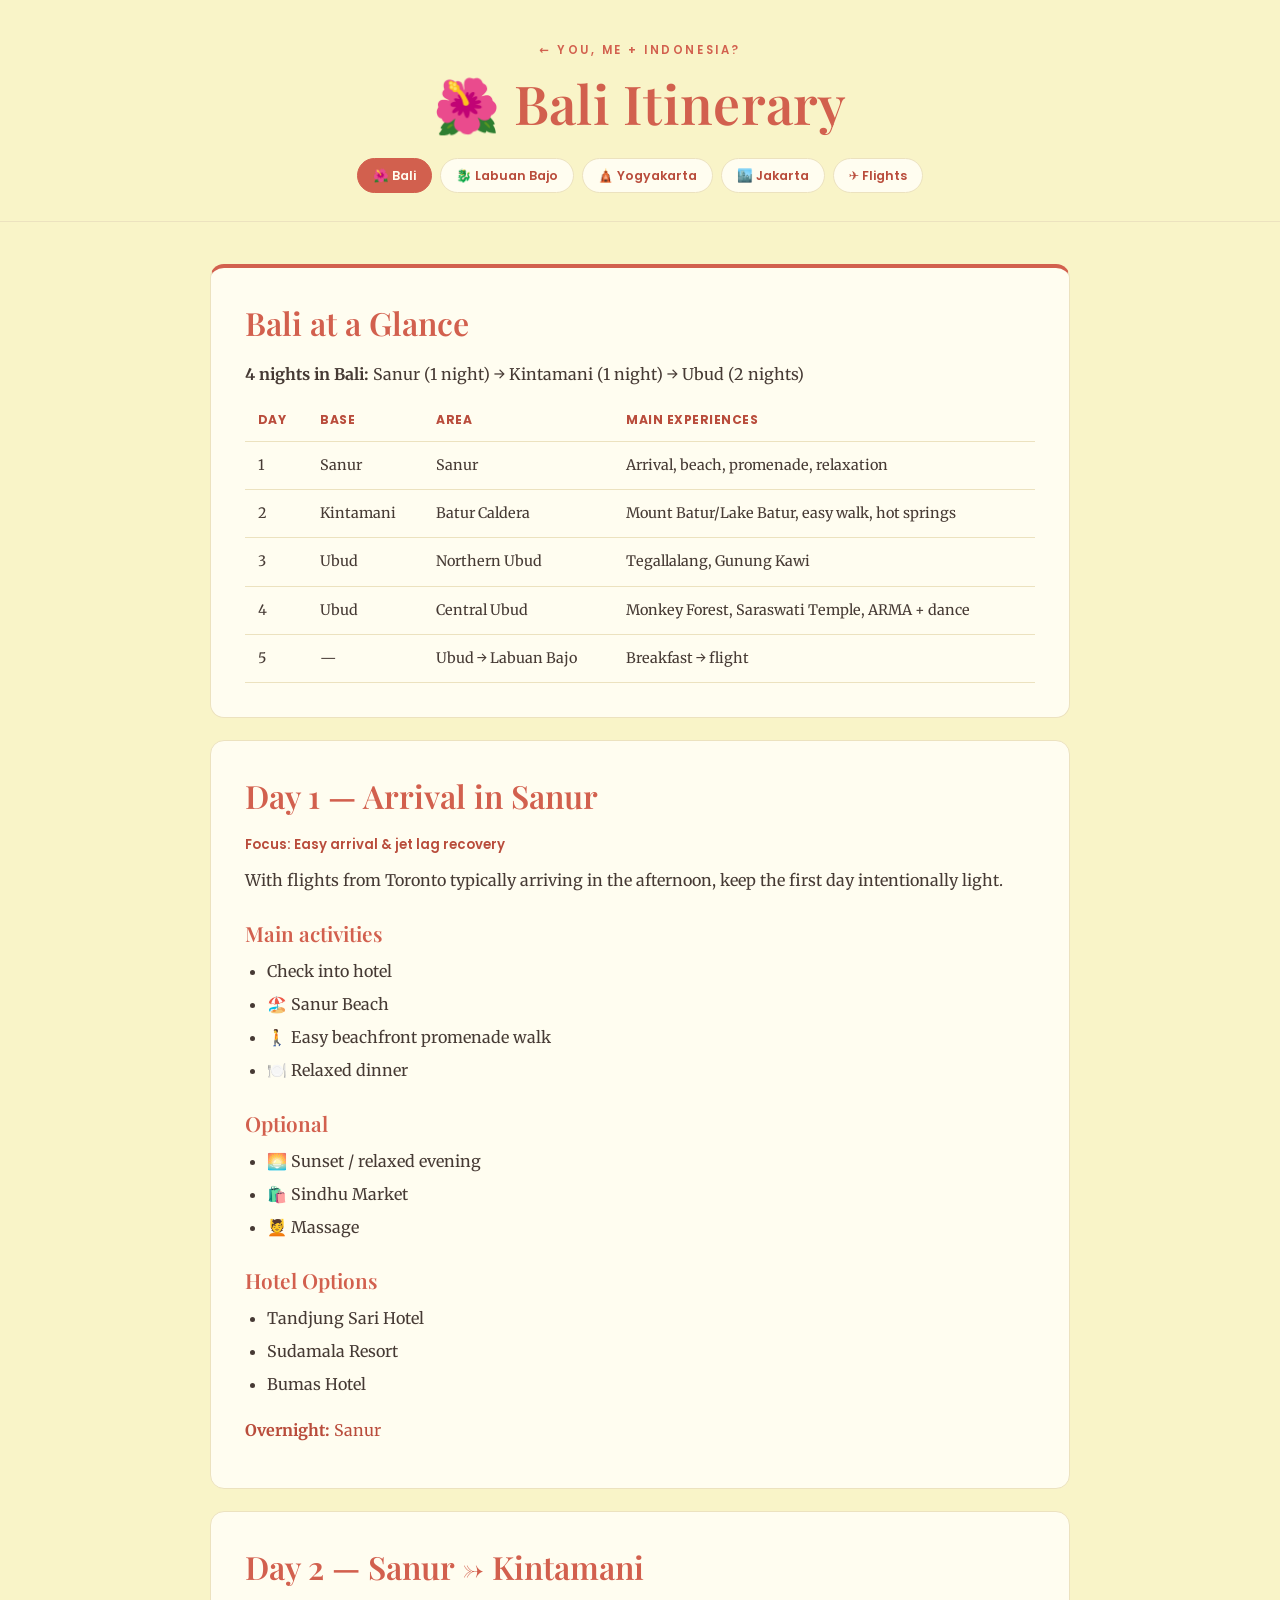
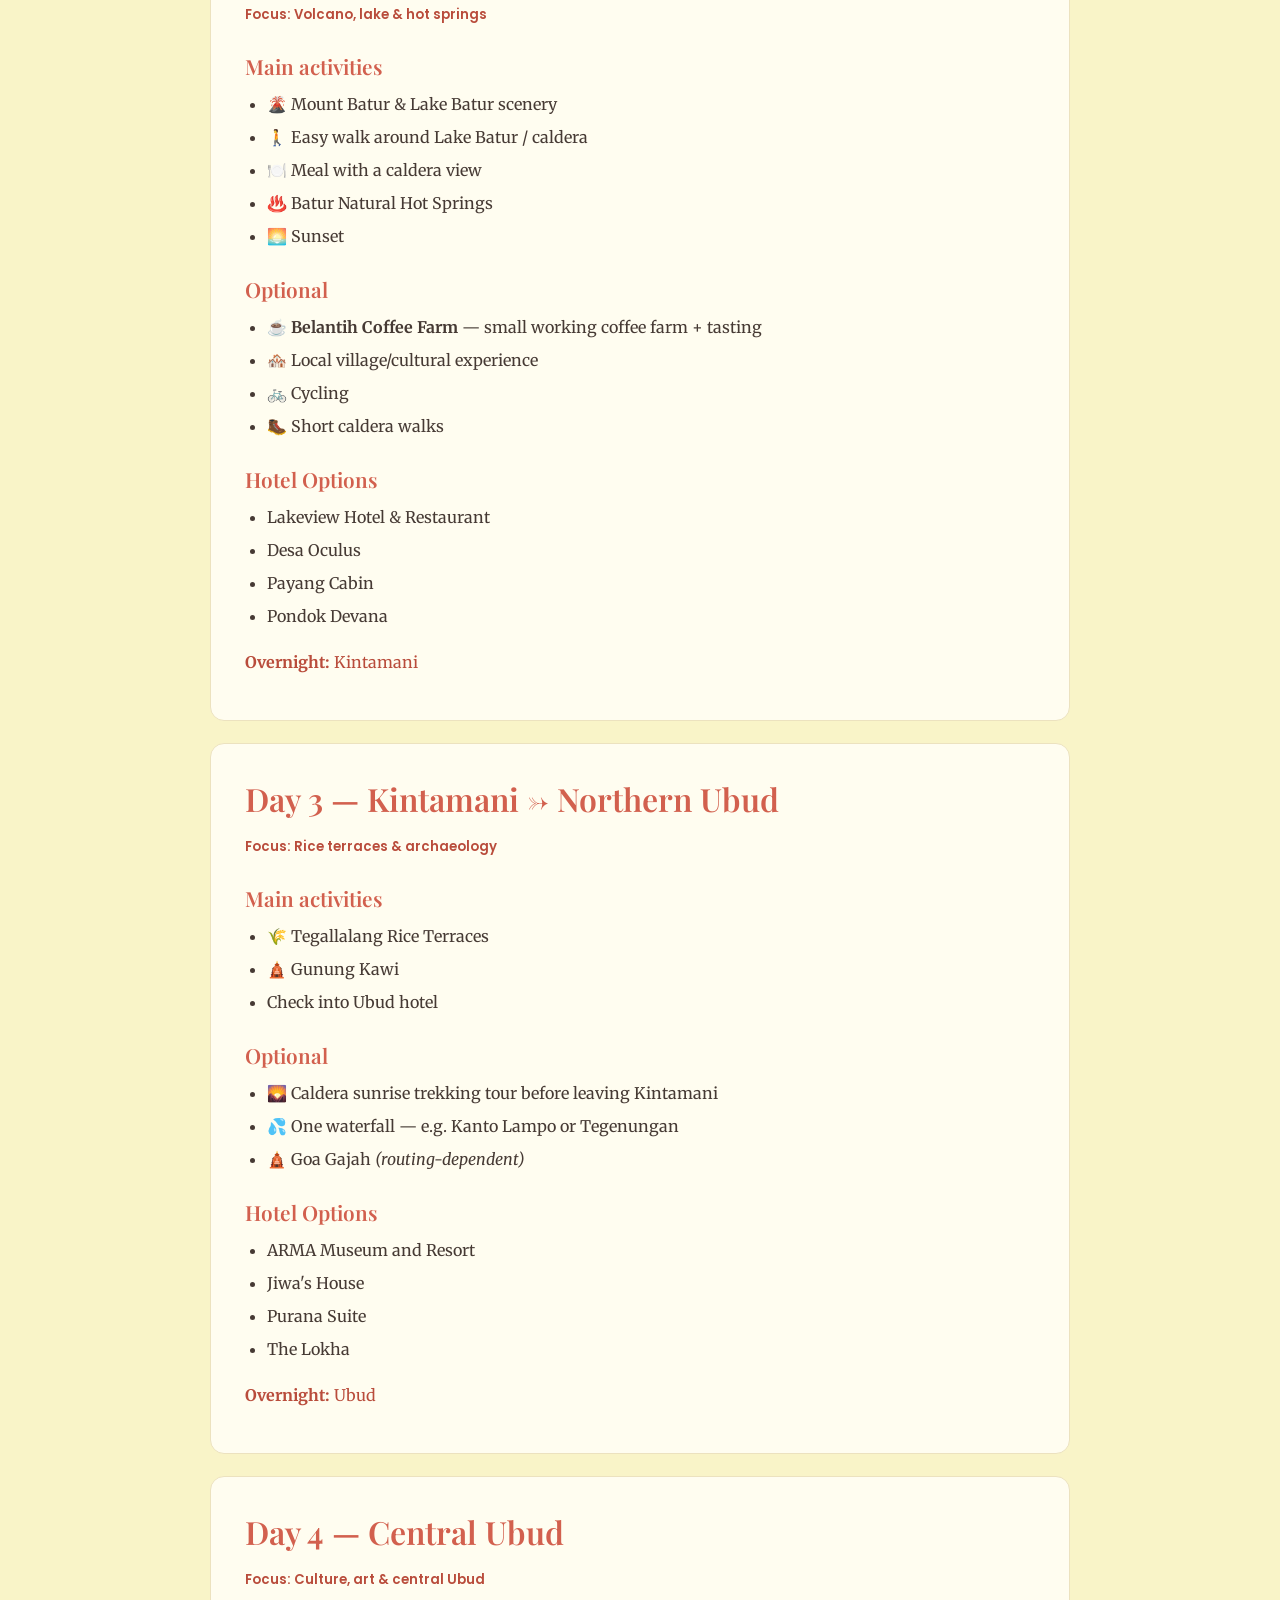
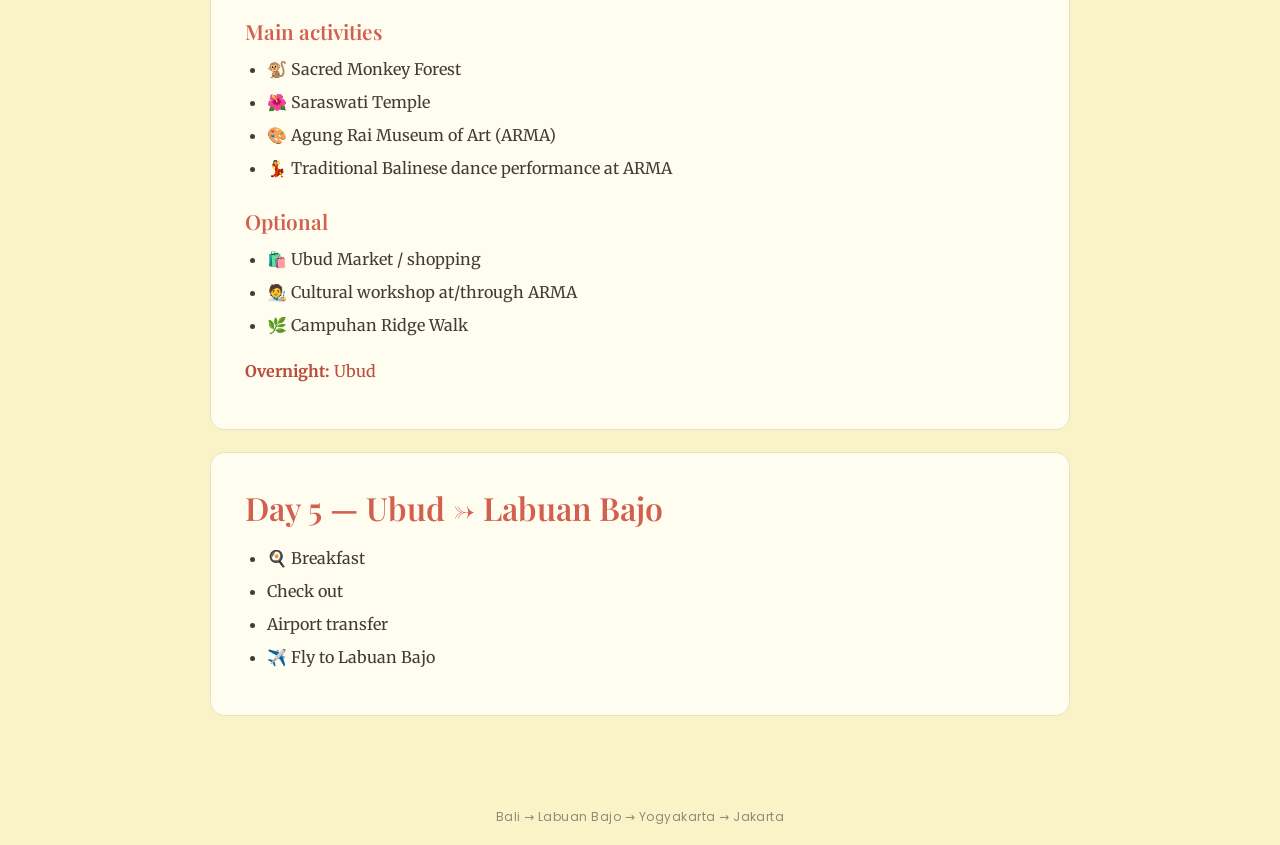
==== bali.html @ f40e435e "Add flight logistics page Co-authored-by: Copilot <223556219+Copilot@users.noreply.github.com>  Copi" ====
<!DOCTYPE html>
<html lang="en">
<head>
  <meta charset="UTF-8" />
  <meta name="viewport" content="width=device-width, initial-scale=1.0" />
  <title>Bali Itinerary · You, me + Indonesia?</title>
  <link rel="preconnect" href="https://fonts.googleapis.com" />
  <link rel="preconnect" href="https://fonts.gstatic.com" crossorigin />
  <link href="https://fonts.googleapis.com/css2?family=Merriweather:wght@400;700&family=Playfair+Display:wght@500;600;700&family=Poppins:wght@500;600;700&display=swap" rel="stylesheet" />
  <link rel="stylesheet" href="itinerary.css" />
</head>
<body>
  <header class="site-header">
    <a class="home-link" href="index.html">← You, me + Indonesia?</a>
    <h1>🌺 Bali Itinerary</h1>
    <nav class="destination-nav" aria-label="Destination itineraries">
      <a href="bali.html" aria-current="page">🌺 Bali</a>
      <a href="labuan-bajo.html">🐉 Labuan Bajo</a>
      <a href="yogyakarta.html">🛕 Yogyakarta</a>
      <a href="jakarta.html">🏙️ Jakarta</a>
      <a href="flight-logistics.html">✈️ Flights</a>
    </nav>
  </header>

  <main>
    <section class="overview">
      <h2>Bali at a Glance</h2>
      <p><strong>4 nights in Bali:</strong> Sanur (1 night) → Kintamani (1 night) → Ubud (2 nights)</p>
      <div class="table-wrap">
        <table>
          <thead><tr><th>Day</th><th>Base</th><th>Area</th><th>Main Experiences</th></tr></thead>
          <tbody>
            <tr><td>1</td><td>Sanur</td><td>Sanur</td><td>Arrival, beach, promenade, relaxation</td></tr>
            <tr><td>2</td><td>Kintamani</td><td>Batur Caldera</td><td>Mount Batur/Lake Batur, easy walk, hot springs</td></tr>
            <tr><td>3</td><td>Ubud</td><td>Northern Ubud</td><td>Tegallalang, Gunung Kawi</td></tr>
            <tr><td>4</td><td>Ubud</td><td>Central Ubud</td><td>Monkey Forest, Saraswati Temple, ARMA + dance</td></tr>
            <tr><td>5</td><td>—</td><td>Ubud → Labuan Bajo</td><td>Breakfast → flight</td></tr>
          </tbody>
        </table>
      </div>
    </section>

    <section class="day-card">
      <h2>Day 1 — Arrival in Sanur</h2>
      <p class="focus">Focus: Easy arrival &amp; jet lag recovery</p>
      <p>With flights from Toronto typically arriving in the afternoon, keep the first day intentionally light.</p>
      <h3>Main activities</h3>
      <ul>
        <li>Check into hotel</li>
        <li>🏖️ Sanur Beach</li>
        <li>🚶 Easy beachfront promenade walk</li>
        <li>🍽️ Relaxed dinner</li>
      </ul>
      <h3>Optional</h3>
      <ul>
        <li>🌅 Sunset / relaxed evening</li>
        <li>🛍️ Sindhu Market</li>
        <li>💆 Massage</li>
      </ul>
      <h3>Hotel Options</h3>
      <ul><li>Tandjung Sari Hotel</li><li>Sudamala Resort</li><li>Bumas Hotel</li></ul>
      <p class="overnight"><strong>Overnight:</strong> Sanur</p>
    </section>

    <section class="day-card">
      <h2>Day 2 — Sanur → Kintamani</h2>
      <p class="focus">Focus: Volcano, lake &amp; hot springs</p>
      <h3>Main activities</h3>
      <ul>
        <li>🌋 Mount Batur &amp; Lake Batur scenery</li>
        <li>🚶 Easy walk around Lake Batur / caldera</li>
        <li>🍽️ Meal with a caldera view</li>
        <li>♨️ Batur Natural Hot Springs</li>
        <li>🌅 Sunset</li>
      </ul>
      <h3>Optional</h3>
      <ul>
        <li>☕ <strong>Belantih Coffee Farm</strong> — small working coffee farm + tasting</li>
        <li>🏘️ Local village/cultural experience</li>
        <li>🚲 Cycling</li>
        <li>🥾 Short caldera walks</li>
      </ul>
      <h3>Hotel Options</h3>
      <ul><li>Lakeview Hotel &amp; Restaurant</li><li>Desa Oculus</li><li>Payang Cabin</li><li>Pondok Devana</li></ul>
      <p class="overnight"><strong>Overnight:</strong> Kintamani</p>
    </section>

    <section class="day-card">
      <h2>Day 3 — Kintamani → Northern Ubud</h2>
      <p class="focus">Focus: Rice terraces &amp; archaeology</p>
      <h3>Main activities</h3>
      <ul>
        <li>🌾 Tegallalang Rice Terraces</li>
        <li>🛕 Gunung Kawi</li>
        <li>Check into Ubud hotel</li>
      </ul>
      <h3>Optional</h3>
      <ul>
        <li>🌄 Caldera sunrise trekking tour before leaving Kintamani</li>
        <li>💦 One waterfall — e.g. Kanto Lampo or Tegenungan</li>
        <li>🛕 Goa Gajah <em>(routing-dependent)</em></li>
      </ul>
      <h3>Hotel Options</h3>
      <ul><li>ARMA Museum and Resort</li><li>Jiwa's House</li><li>Purana Suite</li><li>The Lokha</li></ul>
      <p class="overnight"><strong>Overnight:</strong> Ubud</p>
    </section>

    <section class="day-card">
      <h2>Day 4 — Central Ubud</h2>
      <p class="focus">Focus: Culture, art &amp; central Ubud</p>
      <h3>Main activities</h3>
      <ul><li>🐒 Sacred Monkey Forest</li><li>🌺 Saraswati Temple</li><li>🎨 Agung Rai Museum of Art (ARMA)</li><li>💃 Traditional Balinese dance performance at ARMA</li></ul>
      <h3>Optional</h3>
      <ul><li>🛍️ Ubud Market / shopping</li><li>🧑‍🎨 Cultural workshop at/through ARMA</li><li>🌿 Campuhan Ridge Walk</li></ul>
      <p class="overnight"><strong>Overnight:</strong> Ubud</p>
    </section>

    <section class="day-card">
      <h2>Day 5 — Ubud → Labuan Bajo</h2>
      <ul><li>🍳 Breakfast</li><li>Check out</li><li>Airport transfer</li><li>✈️ Fly to Labuan Bajo</li></ul>
    </section>
  </main>
  <footer>Bali → Labuan Bajo → Yogyakarta → Jakarta</footer>
</body>
</html>
---- itinerary.css ----
:root {
  --accent: #d2604e;
  --accent-dark: #b94c3b;
  --accent-soft: #f3ddc9;
  --bg: #f9f4c8;
  --surface: #fffdf0;
  --ink: #463a34;
  --muted: #948776;
  --line: #ece2bf;
}

* {
  box-sizing: border-box;
}

html {
  scroll-behavior: smooth;
}

body {
  margin: 0;
  color: var(--ink);
  background: var(--bg);
  font-family: "Merriweather", Georgia, serif;
  line-height: 1.75;
  -webkit-font-smoothing: antialiased;
}

.site-header {
  padding: 34px 16px 26px;
  text-align: center;
  border-bottom: 1px solid var(--line);
}

.home-link {
  display: inline-block;
  color: var(--accent);
  font-family: "Poppins", system-ui, sans-serif;
  font-size: 0.72rem;
  font-weight: 600;
  letter-spacing: 0.22em;
  text-decoration: none;
  text-transform: uppercase;
}

.home-link:hover,
.home-link:focus-visible {
  color: var(--accent-dark);
}

.site-header h1 {
  margin: 10px 0 0;
  color: var(--accent);
  font-family: "Playfair Display", Georgia, serif;
  font-size: clamp(2rem, 5vw, 3.35rem);
  font-weight: 600;
  letter-spacing: 0.005em;
  line-height: 1.15;
}

.destination-nav {
  display: flex;
  justify-content: center;
  gap: 8px;
  margin: 22px auto 0;
  overflow-x: auto;
  padding: 2px 0;
  font-family: "Poppins", system-ui, sans-serif;
}

.destination-nav a {
  color: var(--accent-dark);
  background: var(--surface);
  border: 1px solid var(--line);
  border-radius: 999px;
  padding: 8px 15px;
  font-size: 0.78rem;
  font-weight: 600;
  line-height: 1.4;
  text-decoration: none;
  white-space: nowrap;
  transition: background 0.2s ease, border-color 0.2s ease, color 0.2s ease;
}

.destination-nav a:hover,
.destination-nav a:focus-visible,
.destination-nav a[aria-current="page"] {
  color: #fffdf0;
  background: var(--accent);
  border-color: var(--accent);
}

main {
  width: min(860px, calc(100% - 32px));
  margin: 42px auto 72px;
}

.overview,
.day-card,
.summary-section {
  margin-bottom: 22px;
  padding: clamp(22px, 4vw, 34px);
  background: var(--surface);
  border: 1px solid var(--line);
  border-radius: 14px;
}

.overview {
  border-top: 4px solid var(--accent);
}

h2,
h3,
h4 {
  color: var(--accent);
  font-family: "Playfair Display", Georgia, serif;
  font-weight: 600;
  line-height: 1.3;
}

h2 {
  margin: 0 0 16px;
  font-size: clamp(1.55rem, 4vw, 2rem);
}

h3 {
  margin: 26px 0 10px;
  font-size: 1.3rem;
}

h4 {
  margin: 22px 0 8px;
  font-size: 1.05rem;
}

p {
  margin: 10px 0;
}

ul {
  margin: 10px 0;
  padding-left: 22px;
}

li {
  margin-bottom: 5px;
}

.focus {
  color: var(--accent-dark);
  font-family: "Poppins", system-ui, sans-serif;
  font-size: 0.83rem;
  font-weight: 600;
}

.overnight {
  margin-top: 18px;
  color: var(--accent-dark);
}

.callout {
  margin: 20px 0 0;
  padding: 13px 16px;
  color: #5a4d44;
  background: var(--accent-soft);
  border-left: 4px solid var(--accent);
  border-radius: 8px;
  font-style: italic;
}

a {
  color: var(--accent-dark);
  text-underline-offset: 3px;
}

.table-wrap {
  overflow-x: auto;
}

table {
  width: 100%;
  border-collapse: collapse;
  font-size: 0.9rem;
}

th,
td {
  padding: 11px 13px;
  text-align: left;
  vertical-align: top;
  border-bottom: 1px solid var(--line);
}

th {
  color: var(--accent-dark);
  font-family: "Poppins", system-ui, sans-serif;
  font-size: 0.76rem;
  letter-spacing: 0.04em;
  text-transform: uppercase;
}

footer {
  padding: 18px 16px;
  color: var(--muted);
  font-family: "Poppins", system-ui, sans-serif;
  font-size: 0.75rem;
  letter-spacing: 0.04em;
  text-align: center;
}

@media (max-width: 620px) {
  .destination-nav {
    justify-content: flex-start;
  }

  main {
    margin-top: 28px;
  }
}
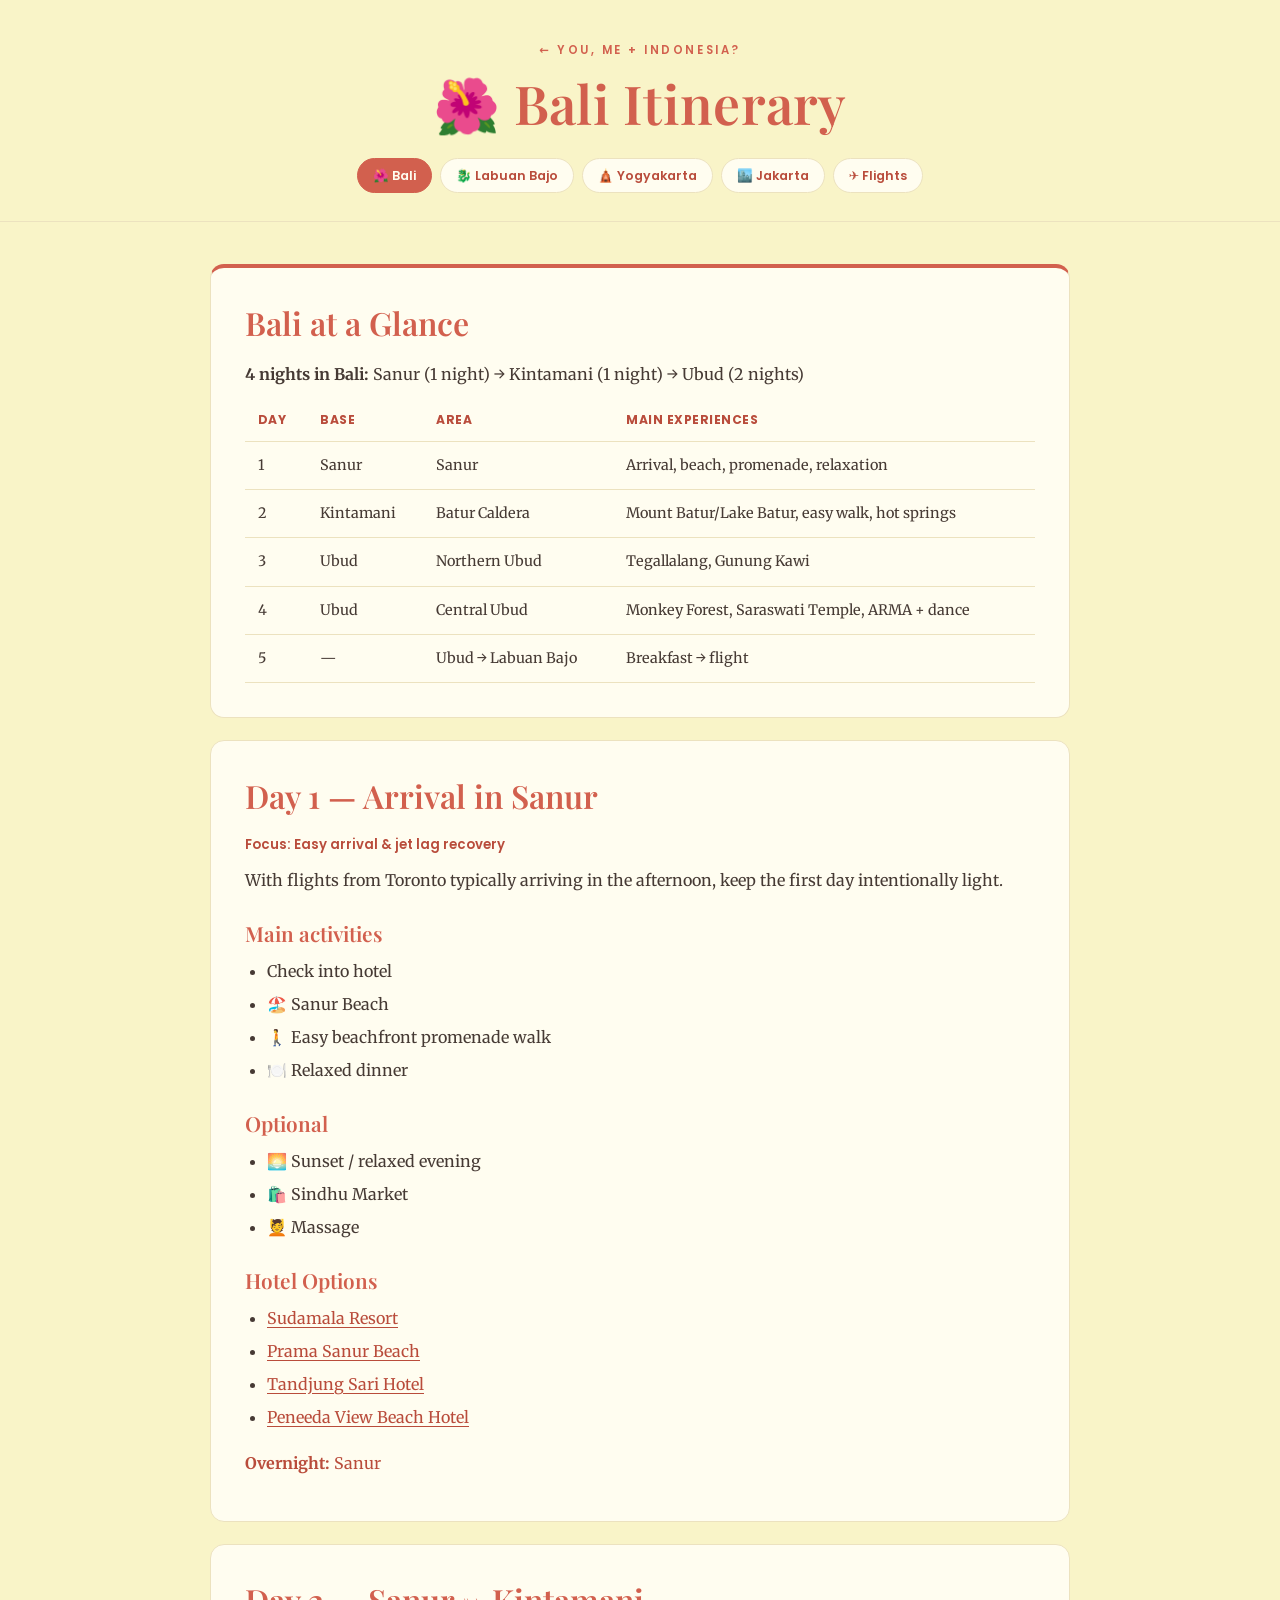
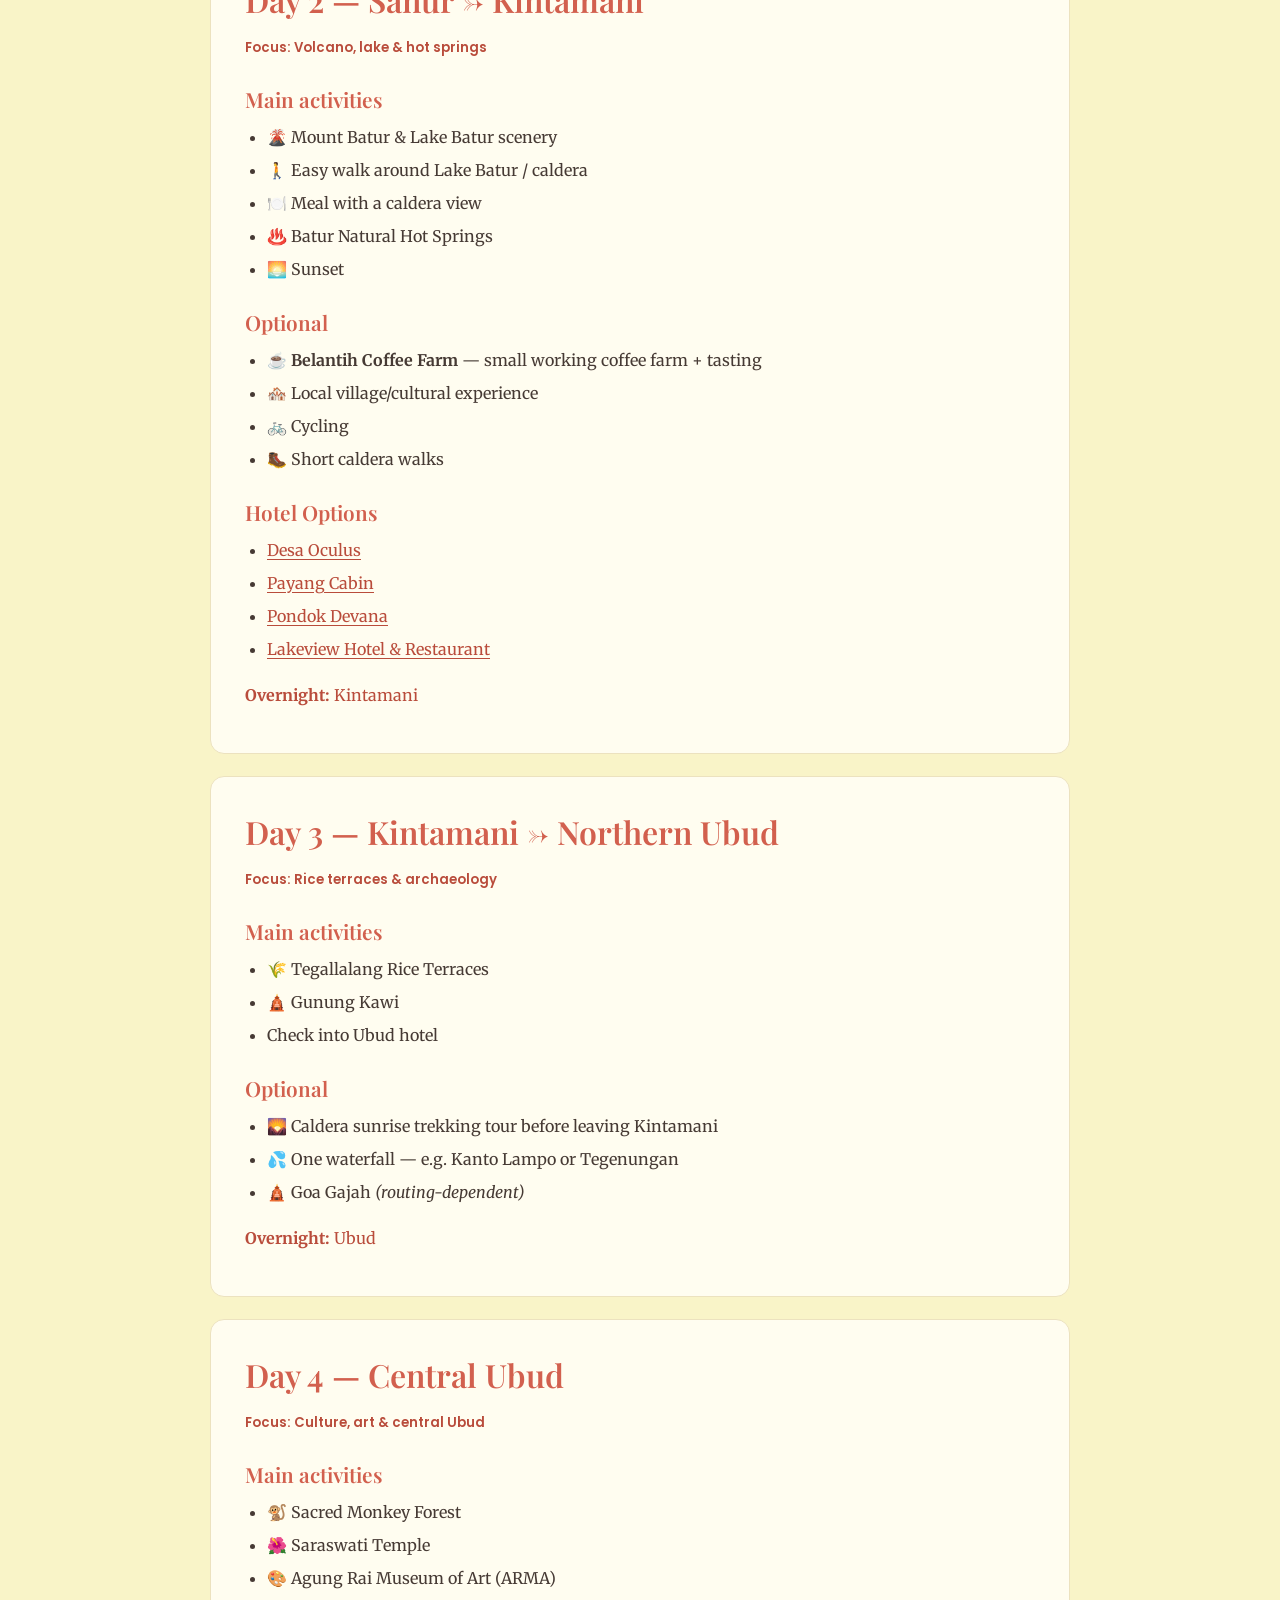
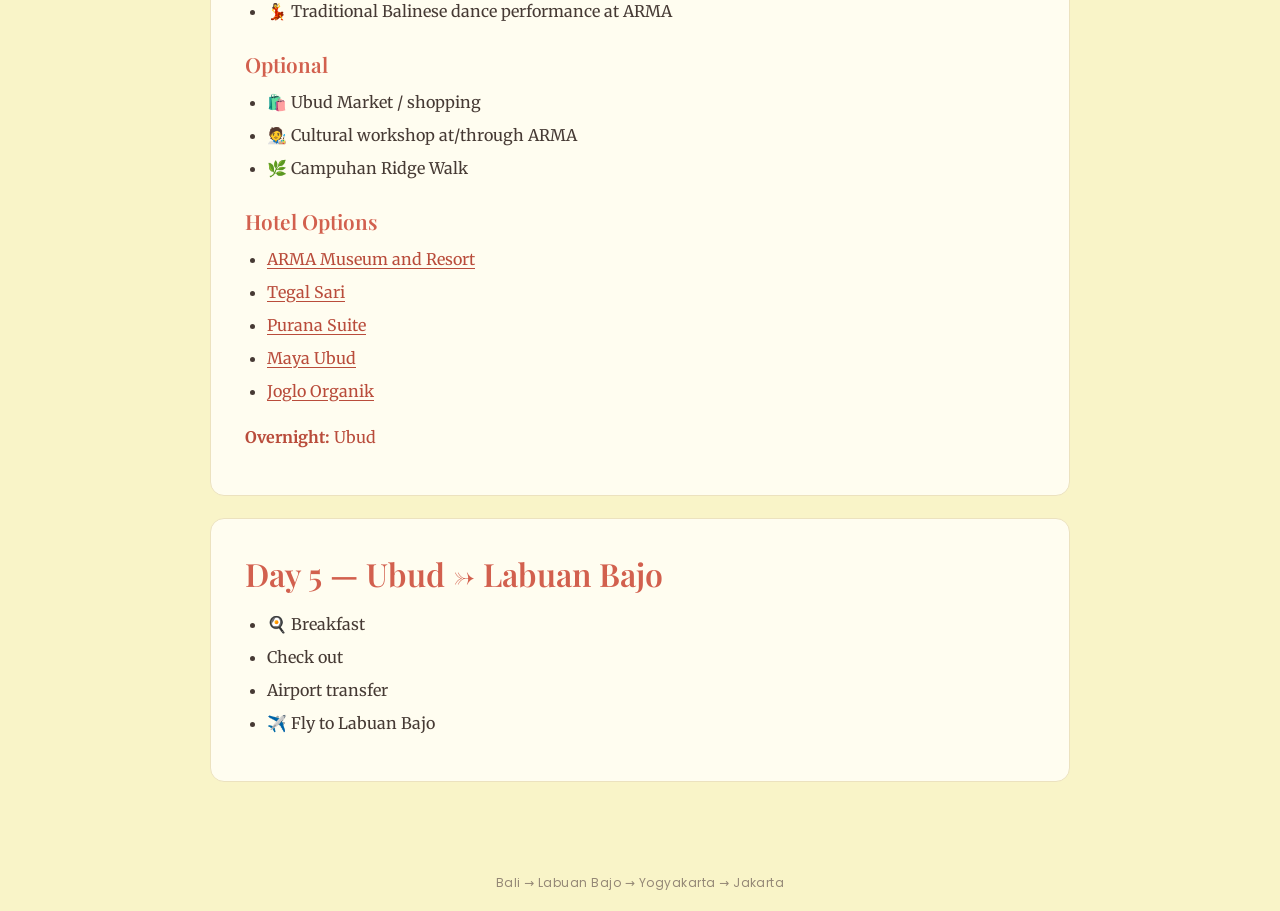
==== commit 1b92e3d5: "Sync itinerary updates to website Co-authored-by: Copilot <223556219+Copilot@users.noreply.github.co" ====
--- a/bali.html
+++ b/bali.html
@@ -58,7 +58,12 @@
         <li>💆 Massage</li>
       </ul>
       <h3>Hotel Options</h3>
-      <ul><li>Tandjung Sari Hotel</li><li>Sudamala Resort</li><li>Bumas Hotel</li></ul>
+      <ul>
+        <li><a href="https://www.sudamalaresorts.com/resort/sudamala-resort-sanur/">Sudamala Resort</a></li>
+        <li><a href="https://pramahotels.com/hotels/rooms/prama-sanur-beach">Prama Sanur Beach</a></li>
+        <li><a href="https://www.tandjungsarihotel.com/bungalows">Tandjung Sari Hotel</a></li>
+        <li><a href="https://peneedaviewhotel.com/">Peneeda View Beach Hotel</a></li>
+      </ul>
       <p class="overnight"><strong>Overnight:</strong> Sanur</p>
     </section>
 
@@ -81,7 +86,12 @@
         <li>🥾 Short caldera walks</li>
       </ul>
       <h3>Hotel Options</h3>
-      <ul><li>Lakeview Hotel &amp; Restaurant</li><li>Desa Oculus</li><li>Payang Cabin</li><li>Pondok Devana</li></ul>
+      <ul>
+        <li><a href="https://desaoculus.com/stay-at-desa-oculus/">Desa Oculus</a></li>
+        <li><a href="https://www.booking.com/hotel/id/payang-cabin-kintamani.html?ssne=Kintamani&amp;ssne_untouched=Kintamani&amp;highlighted_hotels=14378882&amp;ss=Kintamani&amp;dest_id=-2682745&amp;dest_type=city&amp;hp_avform=1&amp;origin=hp&amp;do_availability_check=1&amp;label=gog235jc-10CAsoaEIWcGF5YW5nLWNhYmluLWtpbnRhbWFuaUgzWANoJ4gBAZgBM7gBB8gBDNgBA-gBAfgBAYgCAagCAbgCvITj1AbAAgHSAiQ5MzM5ODY1Mi1mNGVmLTQwYTItYTUxOS0xOWFlMTdkZDZkMznYAgHgAgE&amp;sid=1b4bdfc9a72c0784b94510326081e497&amp;aid=356980&amp;lang=en-us&amp;sb=1&amp;src_elem=sb&amp;src=hotel&amp;checkin=2026-10-20&amp;checkout=2026-10-21&amp;group_adults=4&amp;no_rooms=2&amp;group_children=0#group_recommendation">Payang Cabin</a></li>
+        <li><a href="https://www.booking.com/hotel/id/pondok-devana-kintamani.html?ssne=Kintamani&amp;ssne_untouched=Kintamani&amp;highlighted_hotels=13122793&amp;ss=Kintamani&amp;dest_id=-2682745&amp;dest_type=city&amp;hp_avform=1&amp;origin=hp&amp;do_availability_check=1&amp;label=gog235jc-10CAsoaEIXcG9uZG9rLWRldmFuYS1raW50YW1hbmlIM1gDaCeIAQGYATO4AQfIAQzYAQPoAQH4AQGIAgGoAgG4AsCE49QGwAIB0gIkMWI3OGZkNDEtM2Q2ZC00OWFhLTk2MzktMThmYWI0N2ZmMWI12AIB4AIB&amp;sid=1b4bdfc9a72c0784b94510326081e497&amp;aid=356980&amp;lang=en-us&amp;sb=1&amp;src_elem=sb&amp;src=hotel&amp;checkin=2026-10-20&amp;checkout=2026-10-21&amp;group_adults=4&amp;no_rooms=2&amp;group_children=0#group_recommendation">Pondok Devana</a></li>
+        <li><a href="https://lakeviewbatur.com/">Lakeview Hotel &amp; Restaurant</a></li>
+      </ul>
       <p class="overnight"><strong>Overnight:</strong> Kintamani</p>
     </section>
 
@@ -100,8 +110,6 @@
         <li>💦 One waterfall — e.g. Kanto Lampo or Tegenungan</li>
         <li>🛕 Goa Gajah <em>(routing-dependent)</em></li>
       </ul>
-      <h3>Hotel Options</h3>
-      <ul><li>ARMA Museum and Resort</li><li>Jiwa's House</li><li>Purana Suite</li><li>The Lokha</li></ul>
       <p class="overnight"><strong>Overnight:</strong> Ubud</p>
     </section>
 
@@ -112,6 +120,14 @@
       <ul><li>🐒 Sacred Monkey Forest</li><li>🌺 Saraswati Temple</li><li>🎨 Agung Rai Museum of Art (ARMA)</li><li>💃 Traditional Balinese dance performance at ARMA</li></ul>
       <h3>Optional</h3>
       <ul><li>🛍️ Ubud Market / shopping</li><li>🧑‍🎨 Cultural workshop at/through ARMA</li><li>🌿 Campuhan Ridge Walk</li></ul>
+      <h3>Hotel Options</h3>
+      <ul>
+        <li><a href="https://www.armabali.com/resorts/arma-resort-family-villa/">ARMA Museum and Resort</a></li>
+        <li><a href="https://www.tegalsari-ubud.com/rooms">Tegal Sari</a></li>
+        <li><a href="https://puranasuiteubud.com/">Purana Suite</a></li>
+        <li><a href="https://mayaresorts.com/ubud">Maya Ubud</a></li>
+        <li><a href="https://www.jogloorganik.com/en/">Joglo Organik</a></li>
+      </ul>
       <p class="overnight"><strong>Overnight:</strong> Ubud</p>
     </section>
 
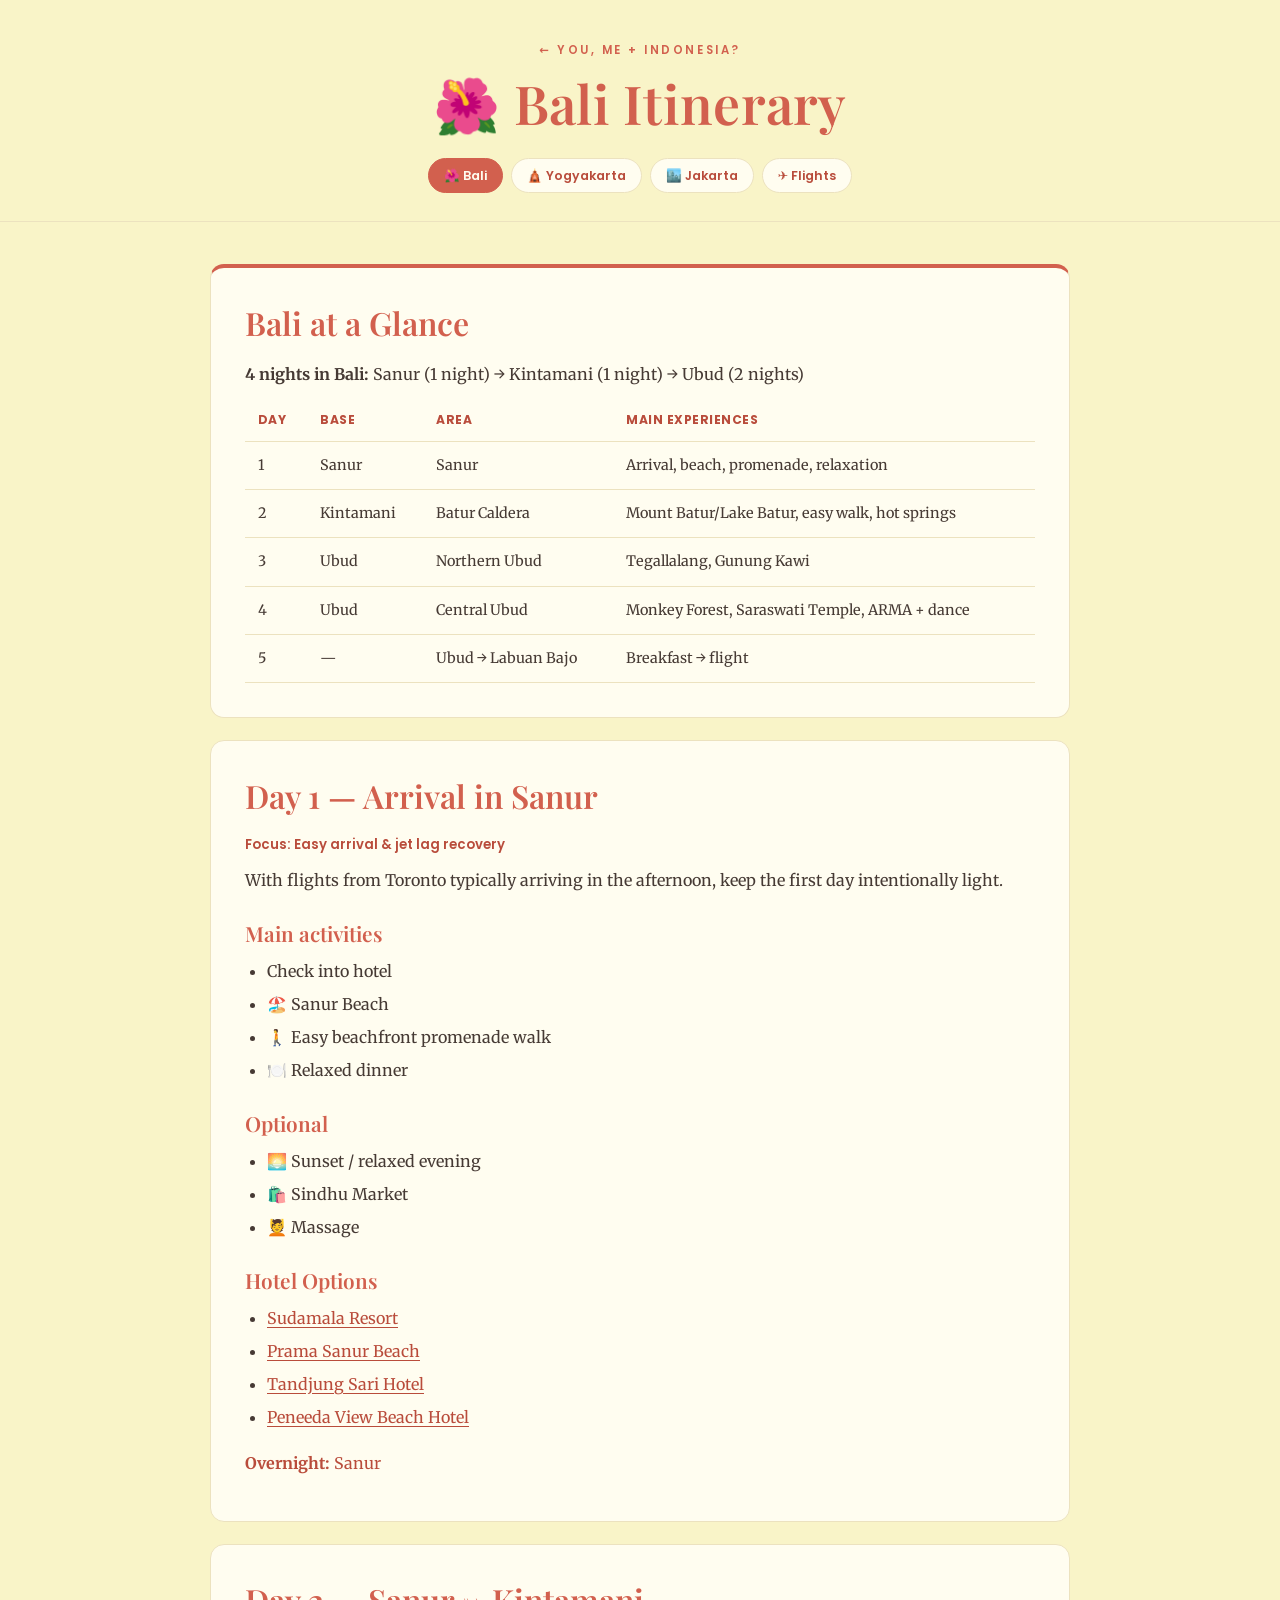
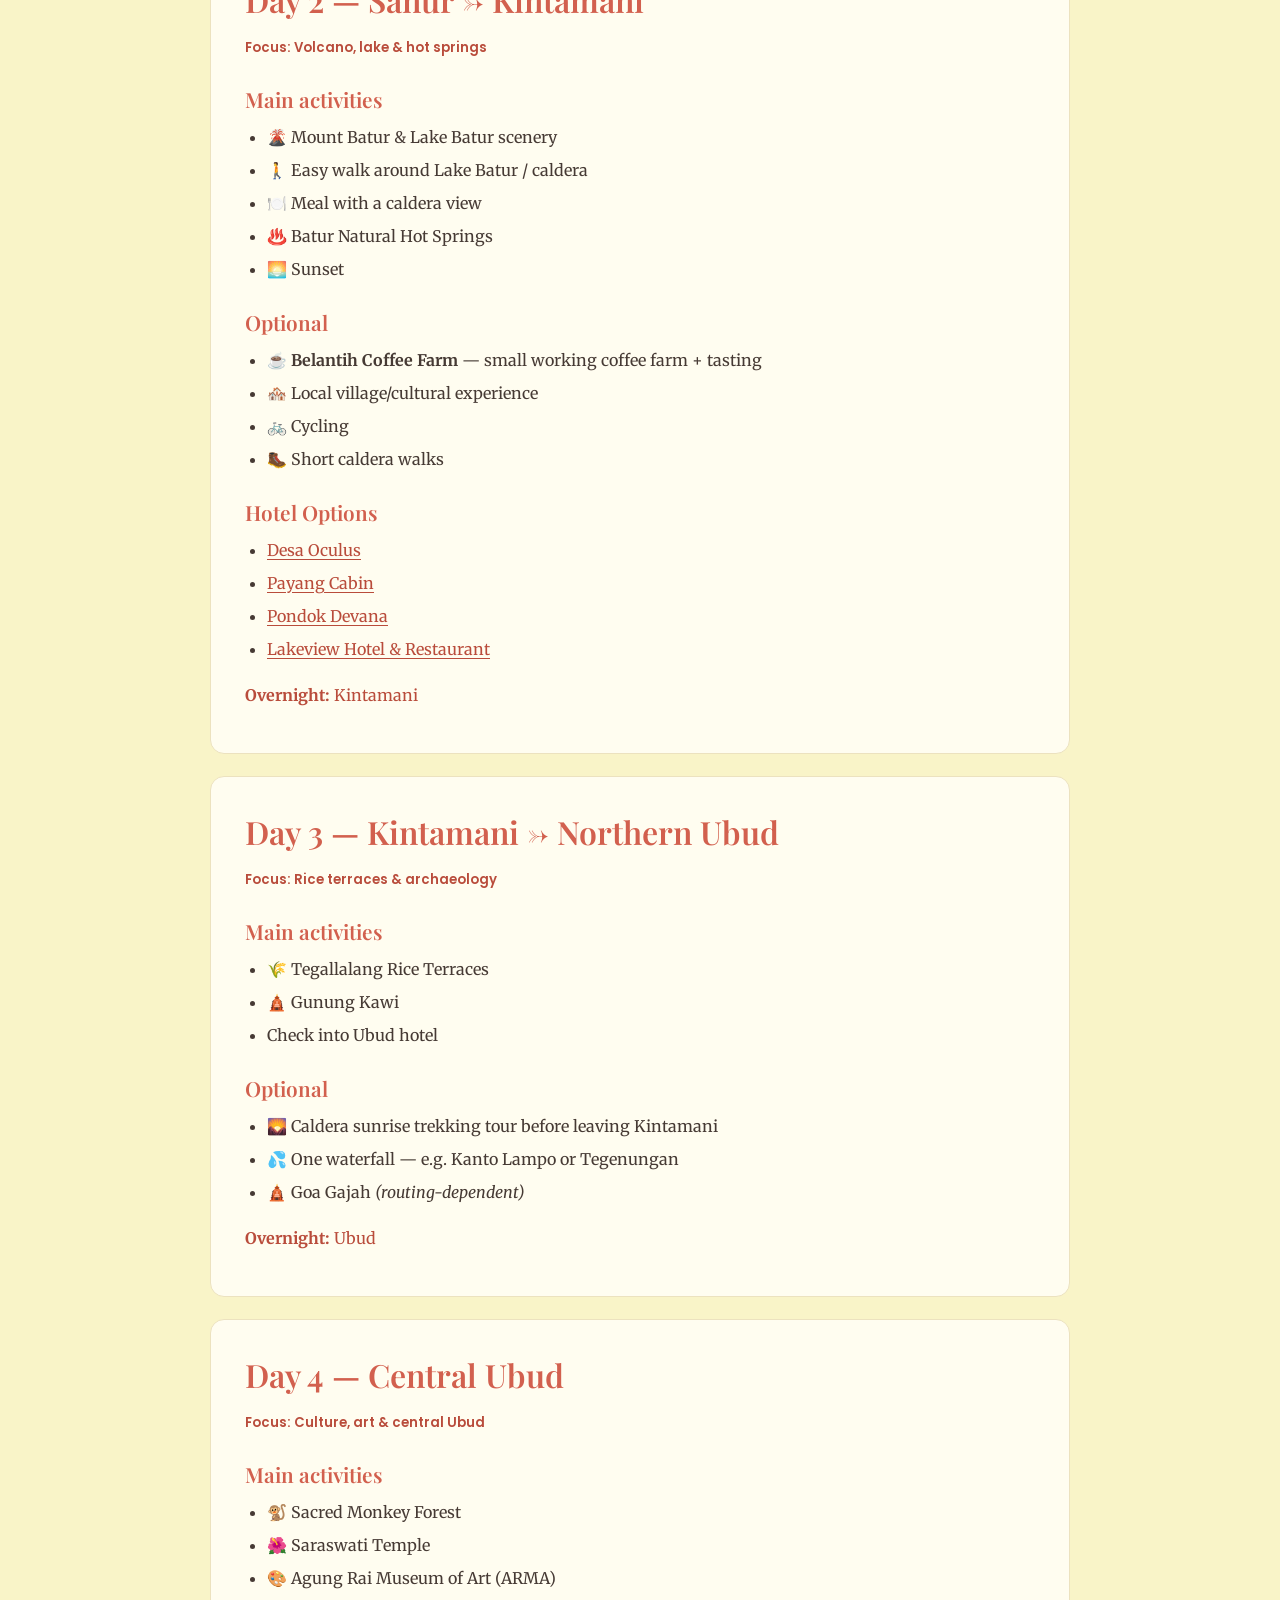
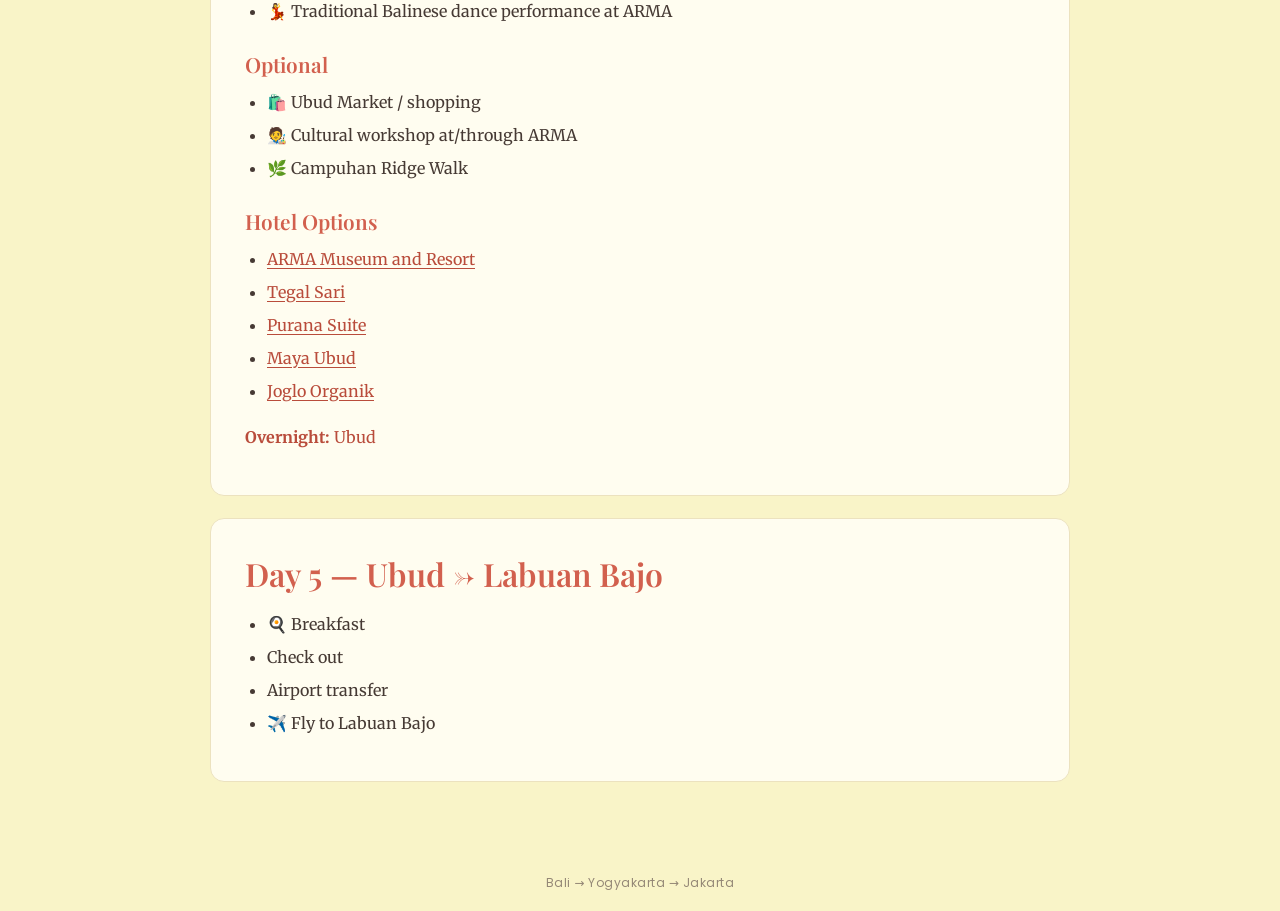
==== commit e7ea1bca: "Remove Labuan Bajo from trip navigation Co-authored-by: Copilot <223556219+Copilot@users.noreply.git" ====
--- a/bali.html
+++ b/bali.html
@@ -15,7 +15,6 @@
     <h1>🌺 Bali Itinerary</h1>
     <nav class="destination-nav" aria-label="Destination itineraries">
       <a href="bali.html" aria-current="page">🌺 Bali</a>
-      <a href="labuan-bajo.html">🐉 Labuan Bajo</a>
       <a href="yogyakarta.html">🛕 Yogyakarta</a>
       <a href="jakarta.html">🏙️ Jakarta</a>
       <a href="flight-logistics.html">✈️ Flights</a>
@@ -136,6 +135,6 @@
       <ul><li>🍳 Breakfast</li><li>Check out</li><li>Airport transfer</li><li>✈️ Fly to Labuan Bajo</li></ul>
     </section>
   </main>
-  <footer>Bali → Labuan Bajo → Yogyakarta → Jakarta</footer>
+  <footer>Bali → Yogyakarta → Jakarta</footer>
 </body>
 </html>
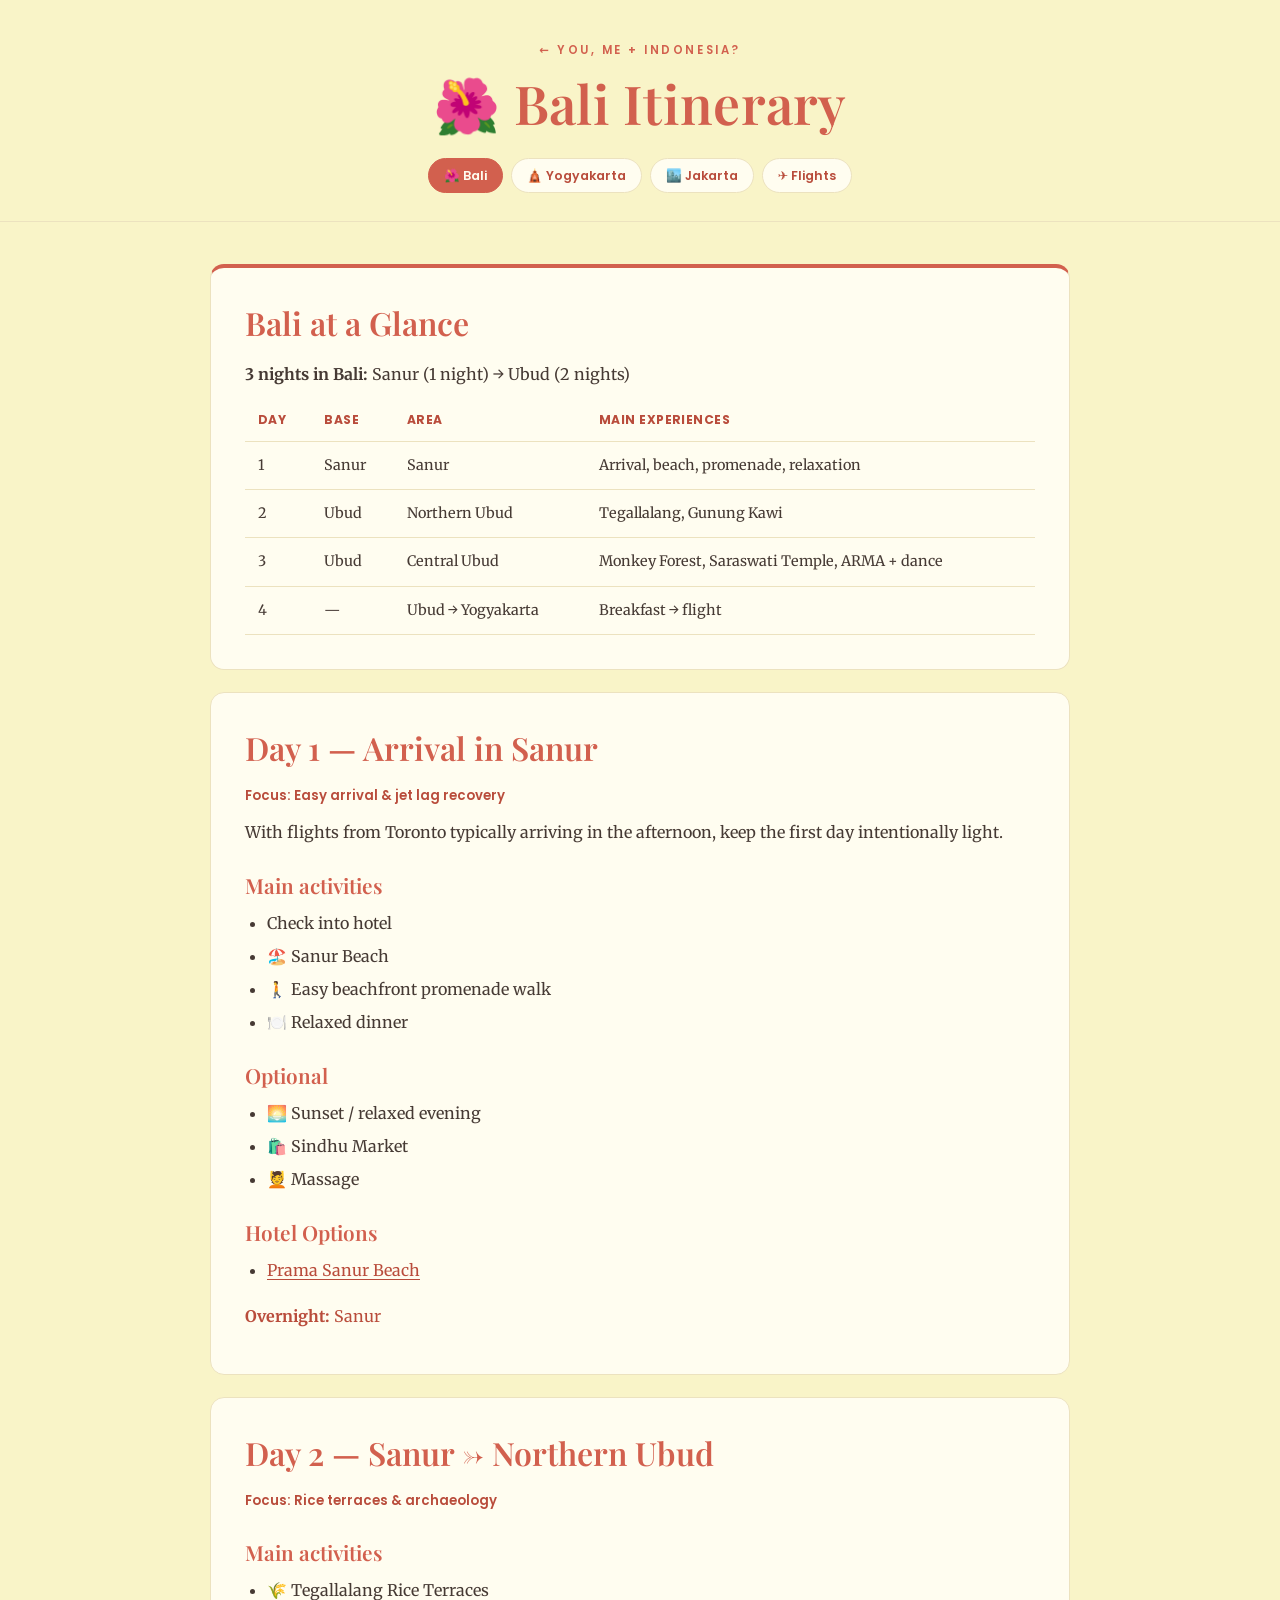
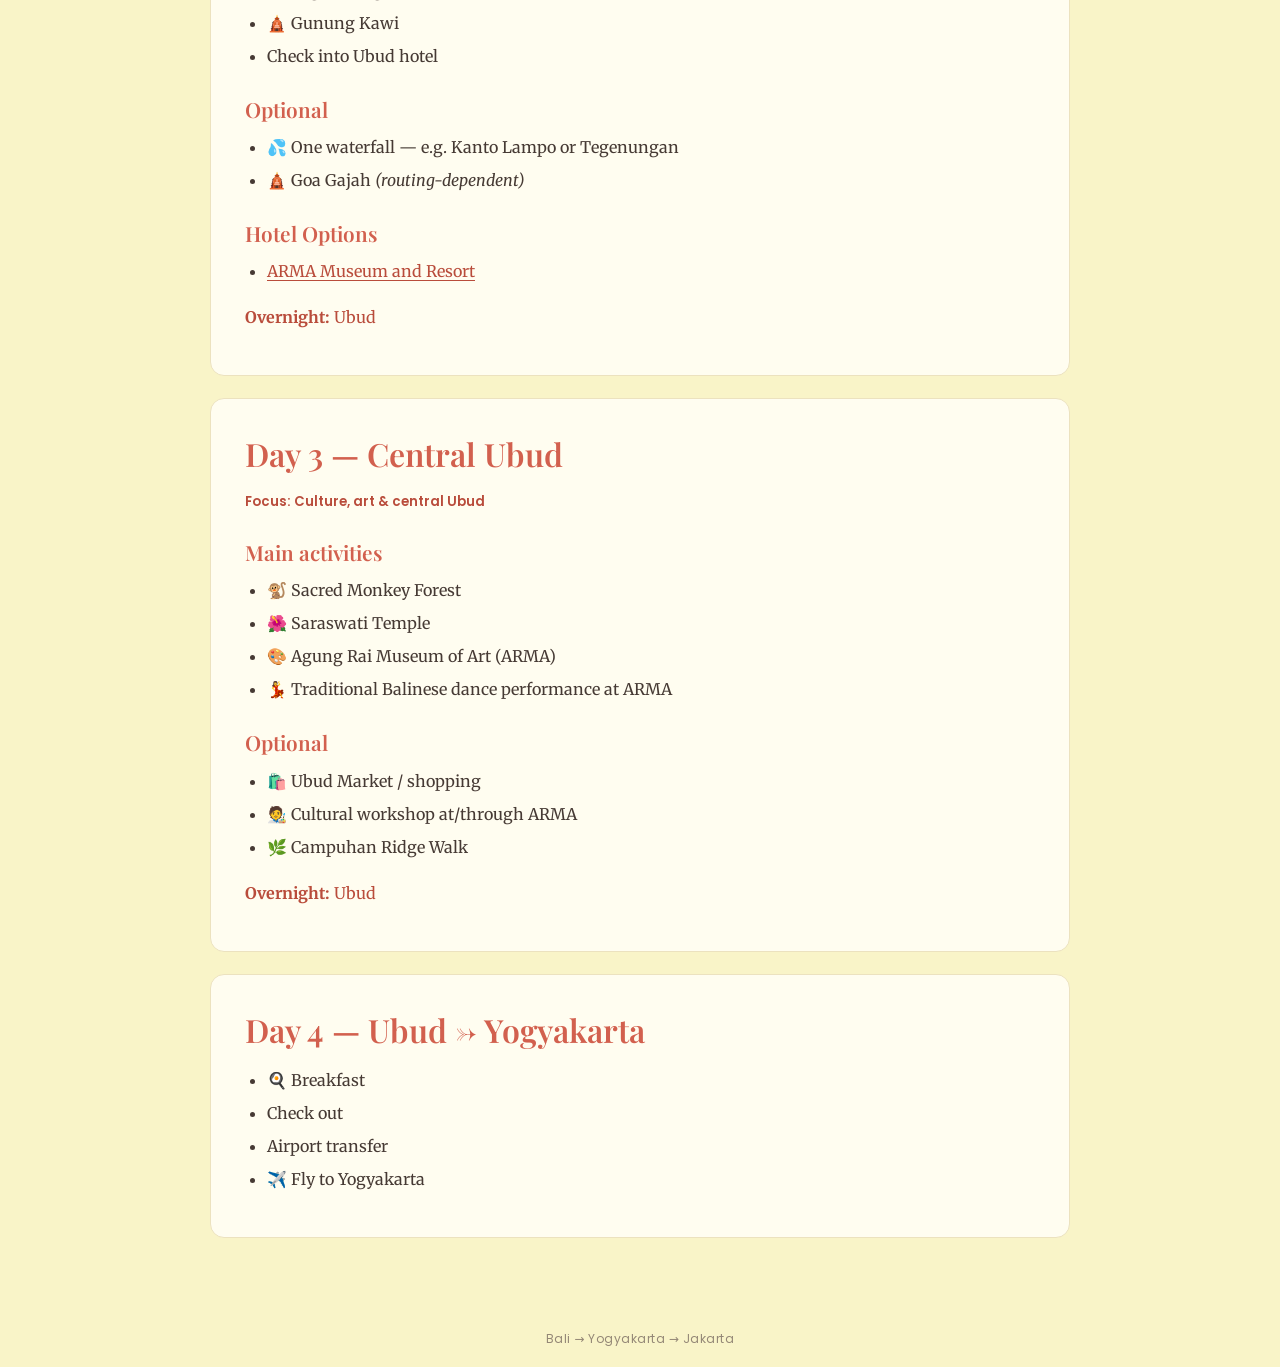
==== commit 17b91988: "Shorten Bali itinerary to three nights Co-authored-by: Copilot <223556219+Copilot@users.noreply.gith" ====
--- a/bali.html
+++ b/bali.html
@@ -24,16 +24,15 @@
   <main>
     <section class="overview">
       <h2>Bali at a Glance</h2>
-      <p><strong>4 nights in Bali:</strong> Sanur (1 night) → Kintamani (1 night) → Ubud (2 nights)</p>
+      <p><strong>3 nights in Bali:</strong> Sanur (1 night) → Ubud (2 nights)</p>
       <div class="table-wrap">
         <table>
           <thead><tr><th>Day</th><th>Base</th><th>Area</th><th>Main Experiences</th></tr></thead>
           <tbody>
             <tr><td>1</td><td>Sanur</td><td>Sanur</td><td>Arrival, beach, promenade, relaxation</td></tr>
-            <tr><td>2</td><td>Kintamani</td><td>Batur Caldera</td><td>Mount Batur/Lake Batur, easy walk, hot springs</td></tr>
-            <tr><td>3</td><td>Ubud</td><td>Northern Ubud</td><td>Tegallalang, Gunung Kawi</td></tr>
-            <tr><td>4</td><td>Ubud</td><td>Central Ubud</td><td>Monkey Forest, Saraswati Temple, ARMA + dance</td></tr>
-            <tr><td>5</td><td>—</td><td>Ubud → Labuan Bajo</td><td>Breakfast → flight</td></tr>
+            <tr><td>2</td><td>Ubud</td><td>Northern Ubud</td><td>Tegallalang, Gunung Kawi</td></tr>
+            <tr><td>3</td><td>Ubud</td><td>Central Ubud</td><td>Monkey Forest, Saraswati Temple, ARMA + dance</td></tr>
+            <tr><td>4</td><td>—</td><td>Ubud → Yogyakarta</td><td>Breakfast → flight</td></tr>
           </tbody>
         </table>
       </div>
@@ -58,44 +57,13 @@
       </ul>
       <h3>Hotel Options</h3>
       <ul>
-        <li><a href="https://www.sudamalaresorts.com/resort/sudamala-resort-sanur/">Sudamala Resort</a></li>
         <li><a href="https://pramahotels.com/hotels/rooms/prama-sanur-beach">Prama Sanur Beach</a></li>
-        <li><a href="https://www.tandjungsarihotel.com/bungalows">Tandjung Sari Hotel</a></li>
-        <li><a href="https://peneedaviewhotel.com/">Peneeda View Beach Hotel</a></li>
       </ul>
       <p class="overnight"><strong>Overnight:</strong> Sanur</p>
     </section>
 
     <section class="day-card">
-      <h2>Day 2 — Sanur → Kintamani</h2>
-      <p class="focus">Focus: Volcano, lake &amp; hot springs</p>
-      <h3>Main activities</h3>
-      <ul>
-        <li>🌋 Mount Batur &amp; Lake Batur scenery</li>
-        <li>🚶 Easy walk around Lake Batur / caldera</li>
-        <li>🍽️ Meal with a caldera view</li>
-        <li>♨️ Batur Natural Hot Springs</li>
-        <li>🌅 Sunset</li>
-      </ul>
-      <h3>Optional</h3>
-      <ul>
-        <li>☕ <strong>Belantih Coffee Farm</strong> — small working coffee farm + tasting</li>
-        <li>🏘️ Local village/cultural experience</li>
-        <li>🚲 Cycling</li>
-        <li>🥾 Short caldera walks</li>
-      </ul>
-      <h3>Hotel Options</h3>
-      <ul>
-        <li><a href="https://desaoculus.com/stay-at-desa-oculus/">Desa Oculus</a></li>
-        <li><a href="https://www.booking.com/hotel/id/payang-cabin-kintamani.html?ssne=Kintamani&amp;ssne_untouched=Kintamani&amp;highlighted_hotels=14378882&amp;ss=Kintamani&amp;dest_id=-2682745&amp;dest_type=city&amp;hp_avform=1&amp;origin=hp&amp;do_availability_check=1&amp;label=gog235jc-10CAsoaEIWcGF5YW5nLWNhYmluLWtpbnRhbWFuaUgzWANoJ4gBAZgBM7gBB8gBDNgBA-gBAfgBAYgCAagCAbgCvITj1AbAAgHSAiQ5MzM5ODY1Mi1mNGVmLTQwYTItYTUxOS0xOWFlMTdkZDZkMznYAgHgAgE&amp;sid=1b4bdfc9a72c0784b94510326081e497&amp;aid=356980&amp;lang=en-us&amp;sb=1&amp;src_elem=sb&amp;src=hotel&amp;checkin=2026-10-20&amp;checkout=2026-10-21&amp;group_adults=4&amp;no_rooms=2&amp;group_children=0#group_recommendation">Payang Cabin</a></li>
-        <li><a href="https://www.booking.com/hotel/id/pondok-devana-kintamani.html?ssne=Kintamani&amp;ssne_untouched=Kintamani&amp;highlighted_hotels=13122793&amp;ss=Kintamani&amp;dest_id=-2682745&amp;dest_type=city&amp;hp_avform=1&amp;origin=hp&amp;do_availability_check=1&amp;label=gog235jc-10CAsoaEIXcG9uZG9rLWRldmFuYS1raW50YW1hbmlIM1gDaCeIAQGYATO4AQfIAQzYAQPoAQH4AQGIAgGoAgG4AsCE49QGwAIB0gIkMWI3OGZkNDEtM2Q2ZC00OWFhLTk2MzktMThmYWI0N2ZmMWI12AIB4AIB&amp;sid=1b4bdfc9a72c0784b94510326081e497&amp;aid=356980&amp;lang=en-us&amp;sb=1&amp;src_elem=sb&amp;src=hotel&amp;checkin=2026-10-20&amp;checkout=2026-10-21&amp;group_adults=4&amp;no_rooms=2&amp;group_children=0#group_recommendation">Pondok Devana</a></li>
-        <li><a href="https://lakeviewbatur.com/">Lakeview Hotel &amp; Restaurant</a></li>
-      </ul>
-      <p class="overnight"><strong>Overnight:</strong> Kintamani</p>
-    </section>
-
-    <section class="day-card">
-      <h2>Day 3 — Kintamani → Northern Ubud</h2>
+      <h2>Day 2 — Sanur → Northern Ubud</h2>
       <p class="focus">Focus: Rice terraces &amp; archaeology</p>
       <h3>Main activities</h3>
       <ul>
@@ -105,34 +73,29 @@
       </ul>
       <h3>Optional</h3>
       <ul>
-        <li>🌄 Caldera sunrise trekking tour before leaving Kintamani</li>
         <li>💦 One waterfall — e.g. Kanto Lampo or Tegenungan</li>
         <li>🛕 Goa Gajah <em>(routing-dependent)</em></li>
+      </ul>
+      <h3>Hotel Options</h3>
+      <ul>
+        <li><a href="https://www.armabali.com/resorts/arma-resort-family-villa/">ARMA Museum and Resort</a></li>
       </ul>
       <p class="overnight"><strong>Overnight:</strong> Ubud</p>
     </section>
 
     <section class="day-card">
-      <h2>Day 4 — Central Ubud</h2>
+      <h2>Day 3 — Central Ubud</h2>
       <p class="focus">Focus: Culture, art &amp; central Ubud</p>
       <h3>Main activities</h3>
       <ul><li>🐒 Sacred Monkey Forest</li><li>🌺 Saraswati Temple</li><li>🎨 Agung Rai Museum of Art (ARMA)</li><li>💃 Traditional Balinese dance performance at ARMA</li></ul>
       <h3>Optional</h3>
       <ul><li>🛍️ Ubud Market / shopping</li><li>🧑‍🎨 Cultural workshop at/through ARMA</li><li>🌿 Campuhan Ridge Walk</li></ul>
-      <h3>Hotel Options</h3>
-      <ul>
-        <li><a href="https://www.armabali.com/resorts/arma-resort-family-villa/">ARMA Museum and Resort</a></li>
-        <li><a href="https://www.tegalsari-ubud.com/rooms">Tegal Sari</a></li>
-        <li><a href="https://puranasuiteubud.com/">Purana Suite</a></li>
-        <li><a href="https://mayaresorts.com/ubud">Maya Ubud</a></li>
-        <li><a href="https://www.jogloorganik.com/en/">Joglo Organik</a></li>
-      </ul>
       <p class="overnight"><strong>Overnight:</strong> Ubud</p>
     </section>
 
     <section class="day-card">
-      <h2>Day 5 — Ubud → Labuan Bajo</h2>
-      <ul><li>🍳 Breakfast</li><li>Check out</li><li>Airport transfer</li><li>✈️ Fly to Labuan Bajo</li></ul>
+      <h2>Day 4 — Ubud → Yogyakarta</h2>
+      <ul><li>🍳 Breakfast</li><li>Check out</li><li>Airport transfer</li><li>✈️ Fly to Yogyakarta</li></ul>
     </section>
   </main>
   <footer>Bali → Yogyakarta → Jakarta</footer>
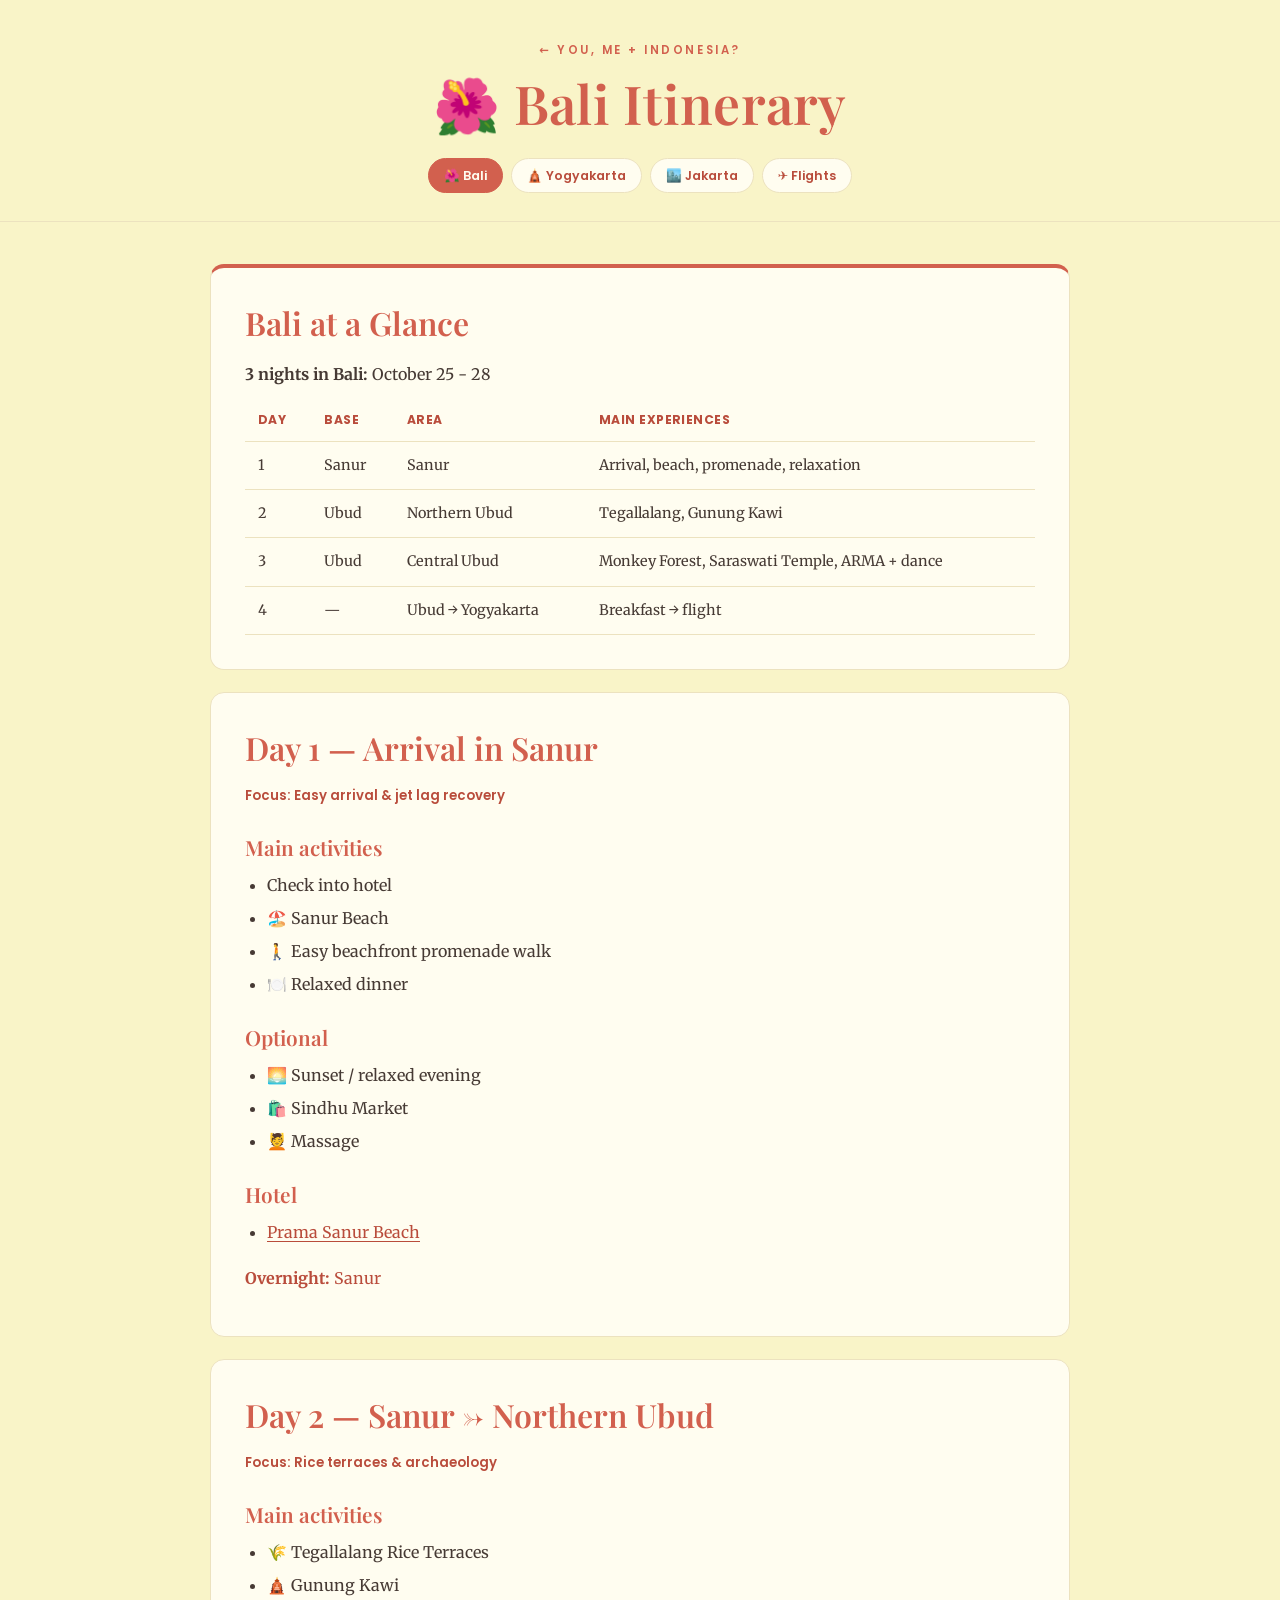
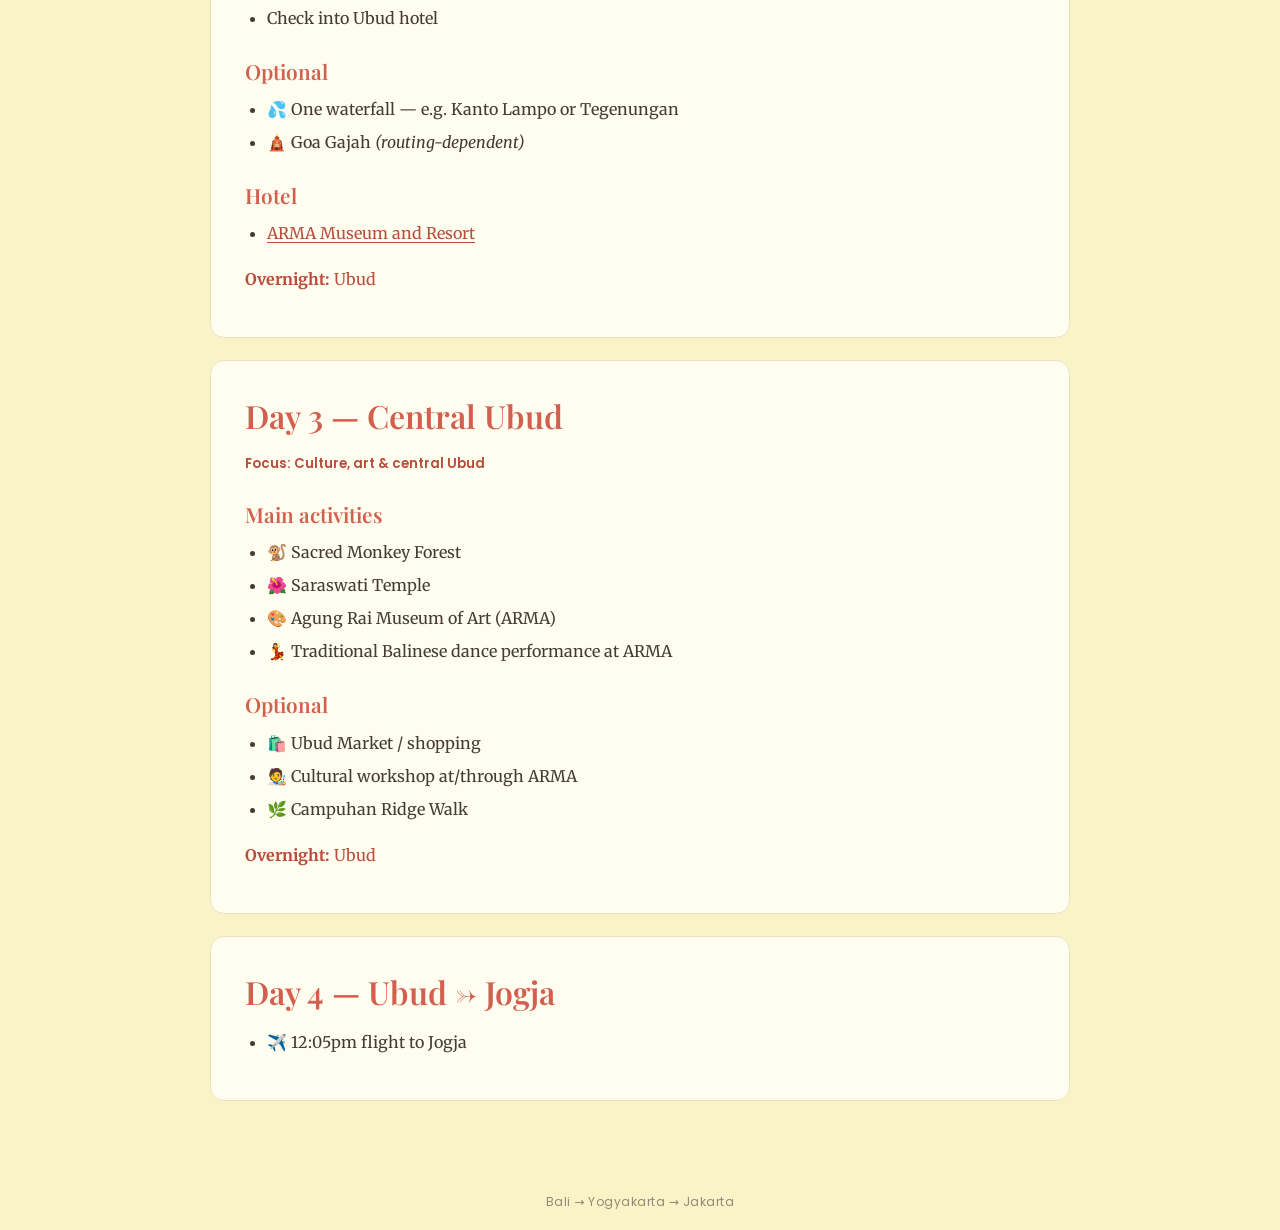
==== commit a6859901: "Sync revised itinerary pages Co-authored-by: Copilot <223556219+Copilot@users.noreply.github.com>  C" ====
--- a/bali.html
+++ b/bali.html
@@ -24,7 +24,7 @@
   <main>
     <section class="overview">
       <h2>Bali at a Glance</h2>
-      <p><strong>3 nights in Bali:</strong> Sanur (1 night) → Ubud (2 nights)</p>
+      <p><strong>3 nights in Bali:</strong> October 25 - 28</p>
       <div class="table-wrap">
         <table>
           <thead><tr><th>Day</th><th>Base</th><th>Area</th><th>Main Experiences</th></tr></thead>
@@ -41,7 +41,6 @@
     <section class="day-card">
       <h2>Day 1 — Arrival in Sanur</h2>
       <p class="focus">Focus: Easy arrival &amp; jet lag recovery</p>
-      <p>With flights from Toronto typically arriving in the afternoon, keep the first day intentionally light.</p>
       <h3>Main activities</h3>
       <ul>
         <li>Check into hotel</li>
@@ -55,7 +54,7 @@
         <li>🛍️ Sindhu Market</li>
         <li>💆 Massage</li>
       </ul>
-      <h3>Hotel Options</h3>
+      <h3>Hotel</h3>
       <ul>
         <li><a href="https://pramahotels.com/hotels/rooms/prama-sanur-beach">Prama Sanur Beach</a></li>
       </ul>
@@ -76,7 +75,7 @@
         <li>💦 One waterfall — e.g. Kanto Lampo or Tegenungan</li>
         <li>🛕 Goa Gajah <em>(routing-dependent)</em></li>
       </ul>
-      <h3>Hotel Options</h3>
+      <h3>Hotel</h3>
       <ul>
         <li><a href="https://www.armabali.com/resorts/arma-resort-family-villa/">ARMA Museum and Resort</a></li>
       </ul>
@@ -94,8 +93,8 @@
     </section>
 
     <section class="day-card">
-      <h2>Day 4 — Ubud → Yogyakarta</h2>
-      <ul><li>🍳 Breakfast</li><li>Check out</li><li>Airport transfer</li><li>✈️ Fly to Yogyakarta</li></ul>
+      <h2>Day 4 — Ubud → Jogja</h2>
+      <ul><li>✈️ 12:05pm flight to Jogja</li></ul>
     </section>
   </main>
   <footer>Bali → Yogyakarta → Jakarta</footer>
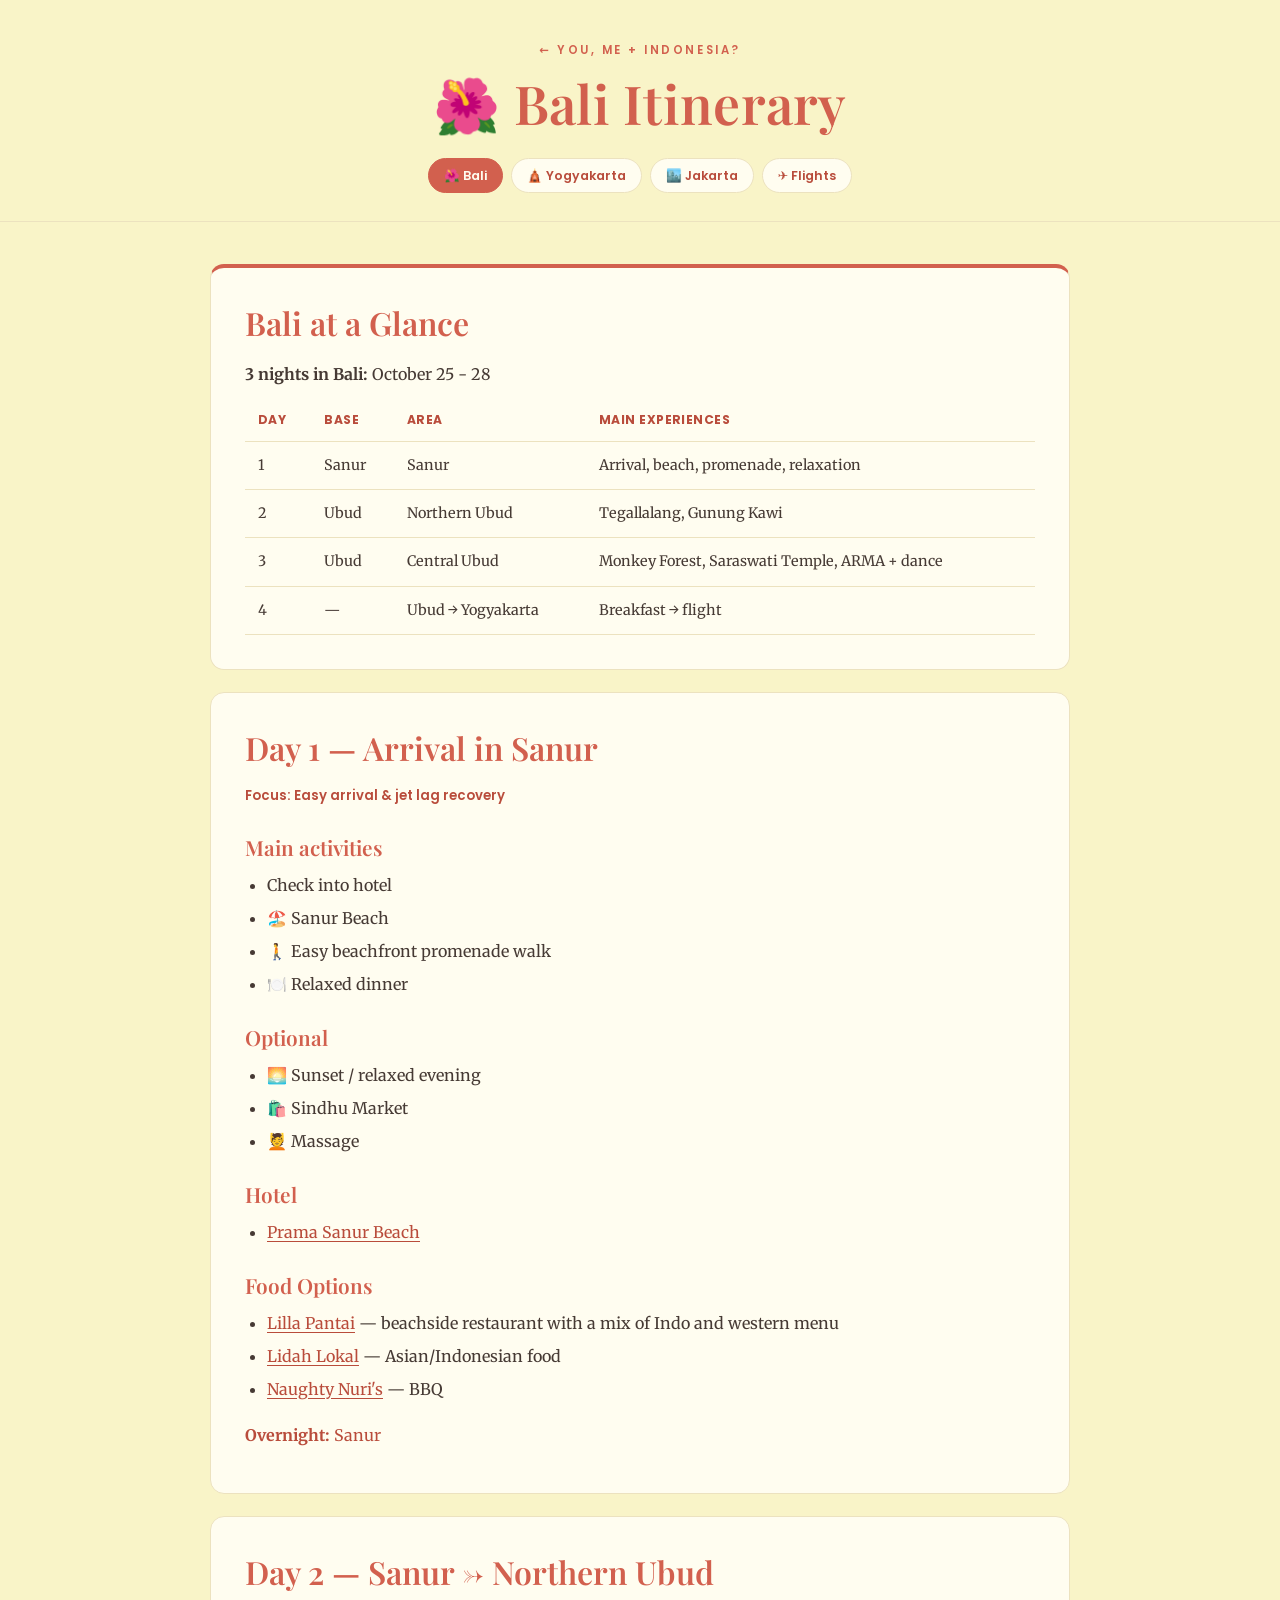
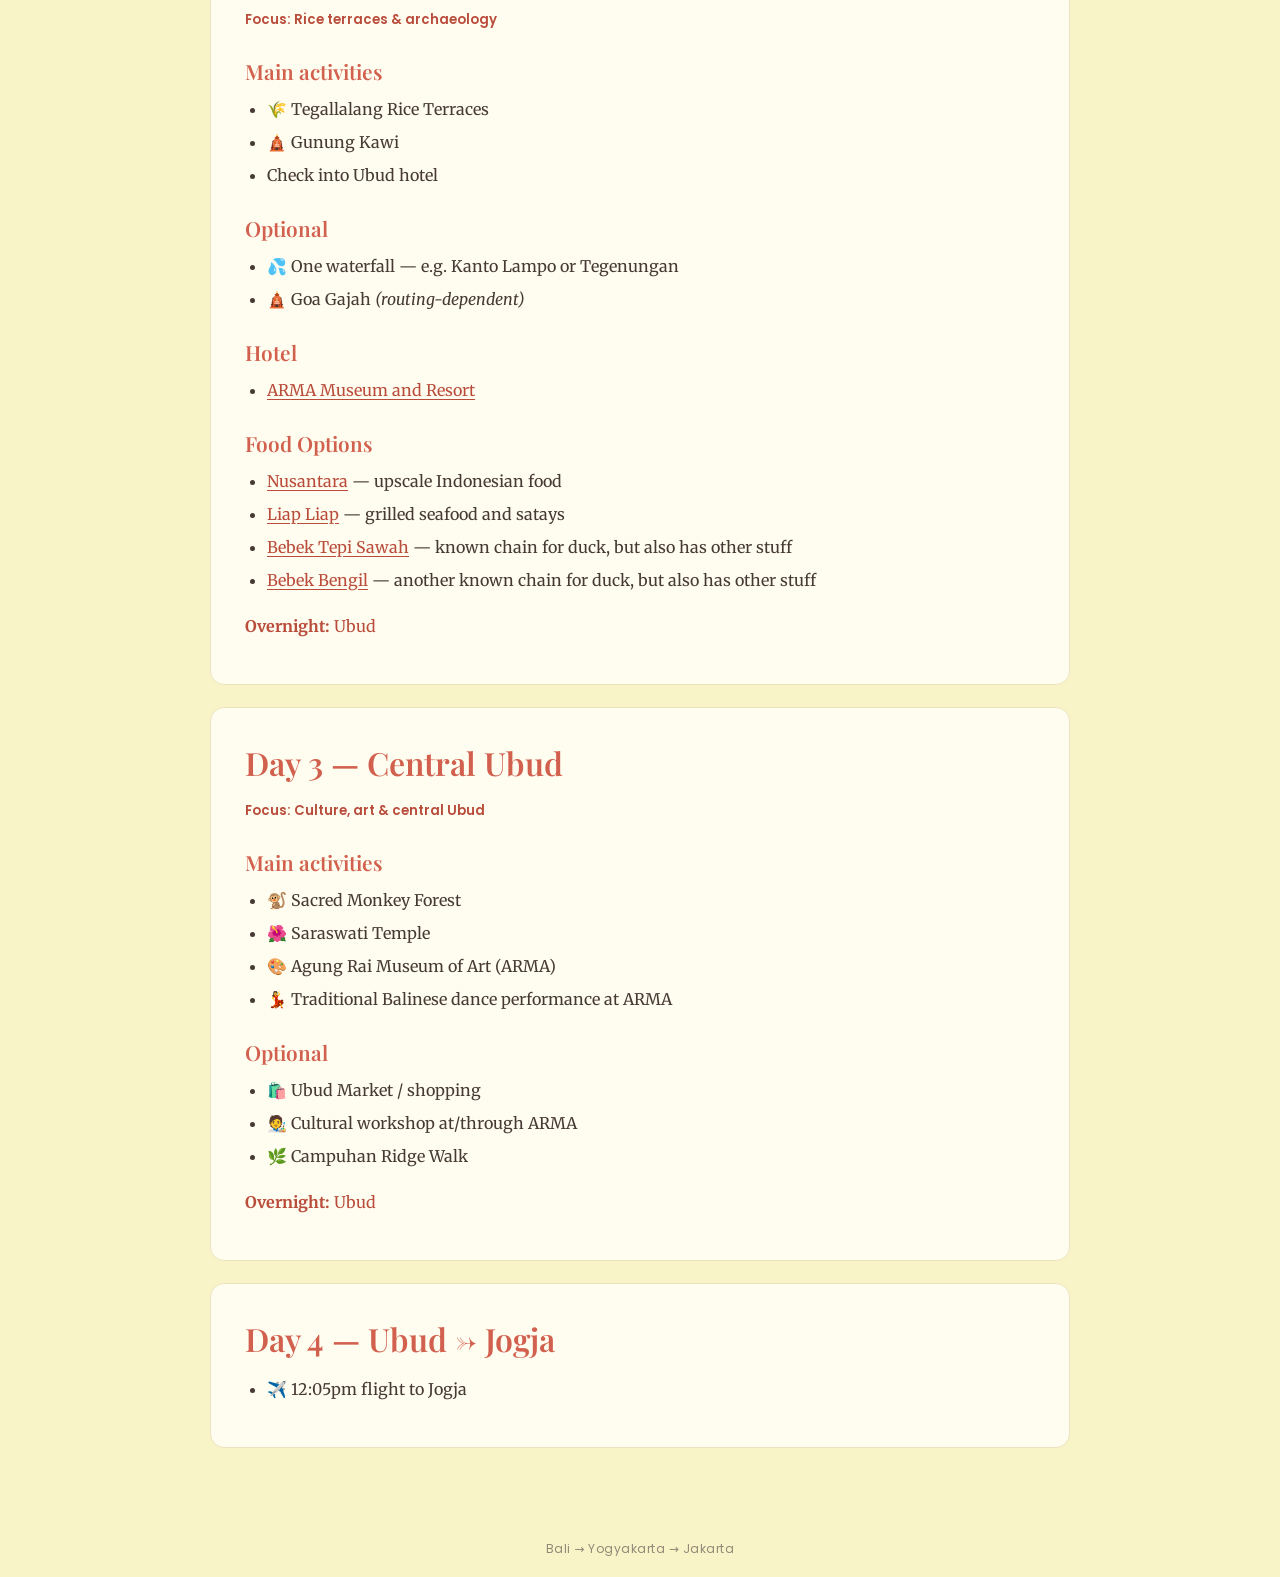
==== commit 7223de88: "Add Bali and Jakarta food options Co-authored-by: Copilot <223556219+Copilot@users.noreply.github.co" ====
--- a/bali.html
+++ b/bali.html
@@ -58,6 +58,12 @@
       <ul>
         <li><a href="https://pramahotels.com/hotels/rooms/prama-sanur-beach">Prama Sanur Beach</a></li>
       </ul>
+      <h3>Food Options</h3>
+      <ul>
+        <li><a href="https://maps.app.goo.gl/kXcqWPsgALnqNhgw8">Lilla Pantai</a> — beachside restaurant with a mix of Indo and western menu</li>
+        <li><a href="https://maps.app.goo.gl/cJwfeR67wHjEBhKU7">Lidah Lokal</a> — Asian/Indonesian food</li>
+        <li><a href="https://maps.app.goo.gl/8gAnVqaKHxaWdqi28">Naughty Nuri's</a> — BBQ</li>
+      </ul>
       <p class="overnight"><strong>Overnight:</strong> Sanur</p>
     </section>
 
@@ -78,6 +84,13 @@
       <h3>Hotel</h3>
       <ul>
         <li><a href="https://www.armabali.com/resorts/arma-resort-family-villa/">ARMA Museum and Resort</a></li>
+      </ul>
+      <h3>Food Options</h3>
+      <ul>
+        <li><a href="https://www.restaurantnusantara.com/">Nusantara</a> — upscale Indonesian food</li>
+        <li><a href="https://www.liapliap.com/">Liap Liap</a> — grilled seafood and satays</li>
+        <li><a href="https://maps.app.goo.gl/HZcX93fSHqnskDJo7">Bebek Tepi Sawah</a> — known chain for duck, but also has other stuff</li>
+        <li><a href="https://maps.app.goo.gl/C1EfnEgDv6puJDam6">Bebek Bengil</a> — another known chain for duck, but also has other stuff</li>
       </ul>
       <p class="overnight"><strong>Overnight:</strong> Ubud</p>
     </section>
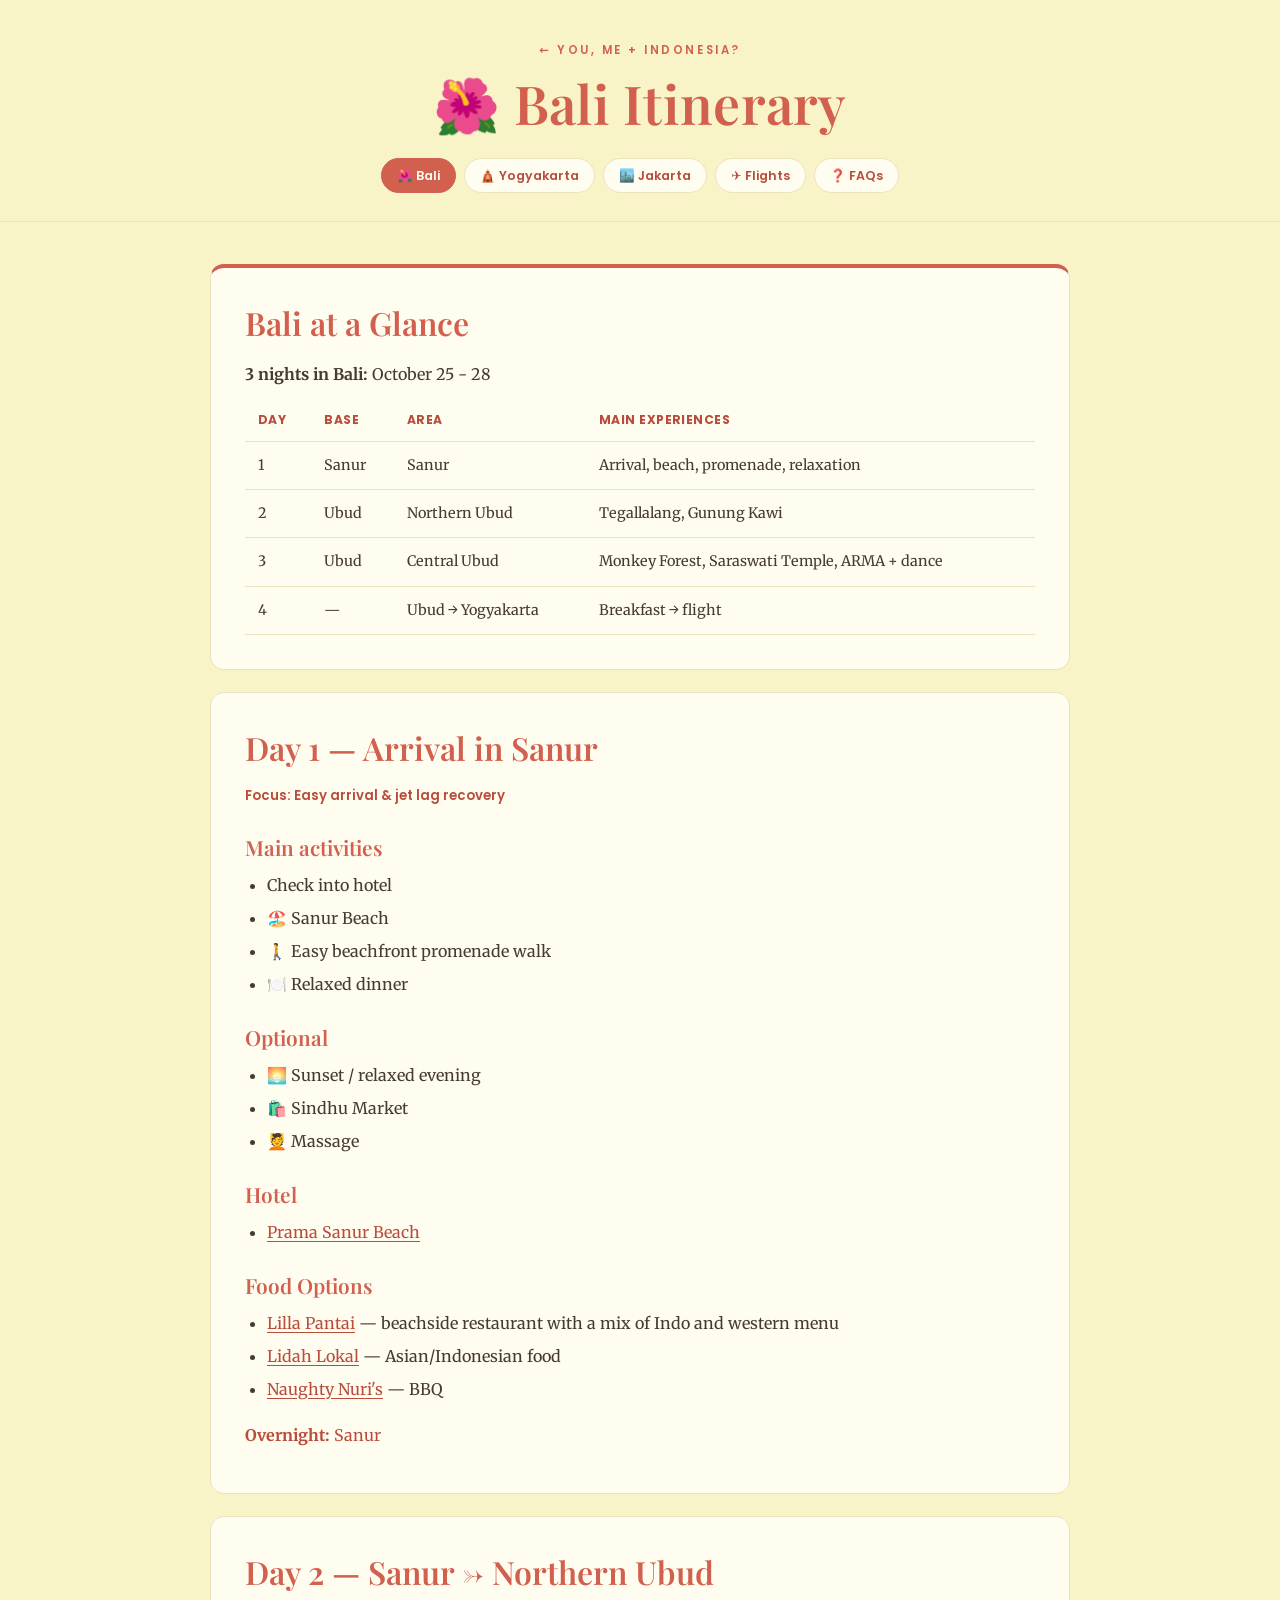
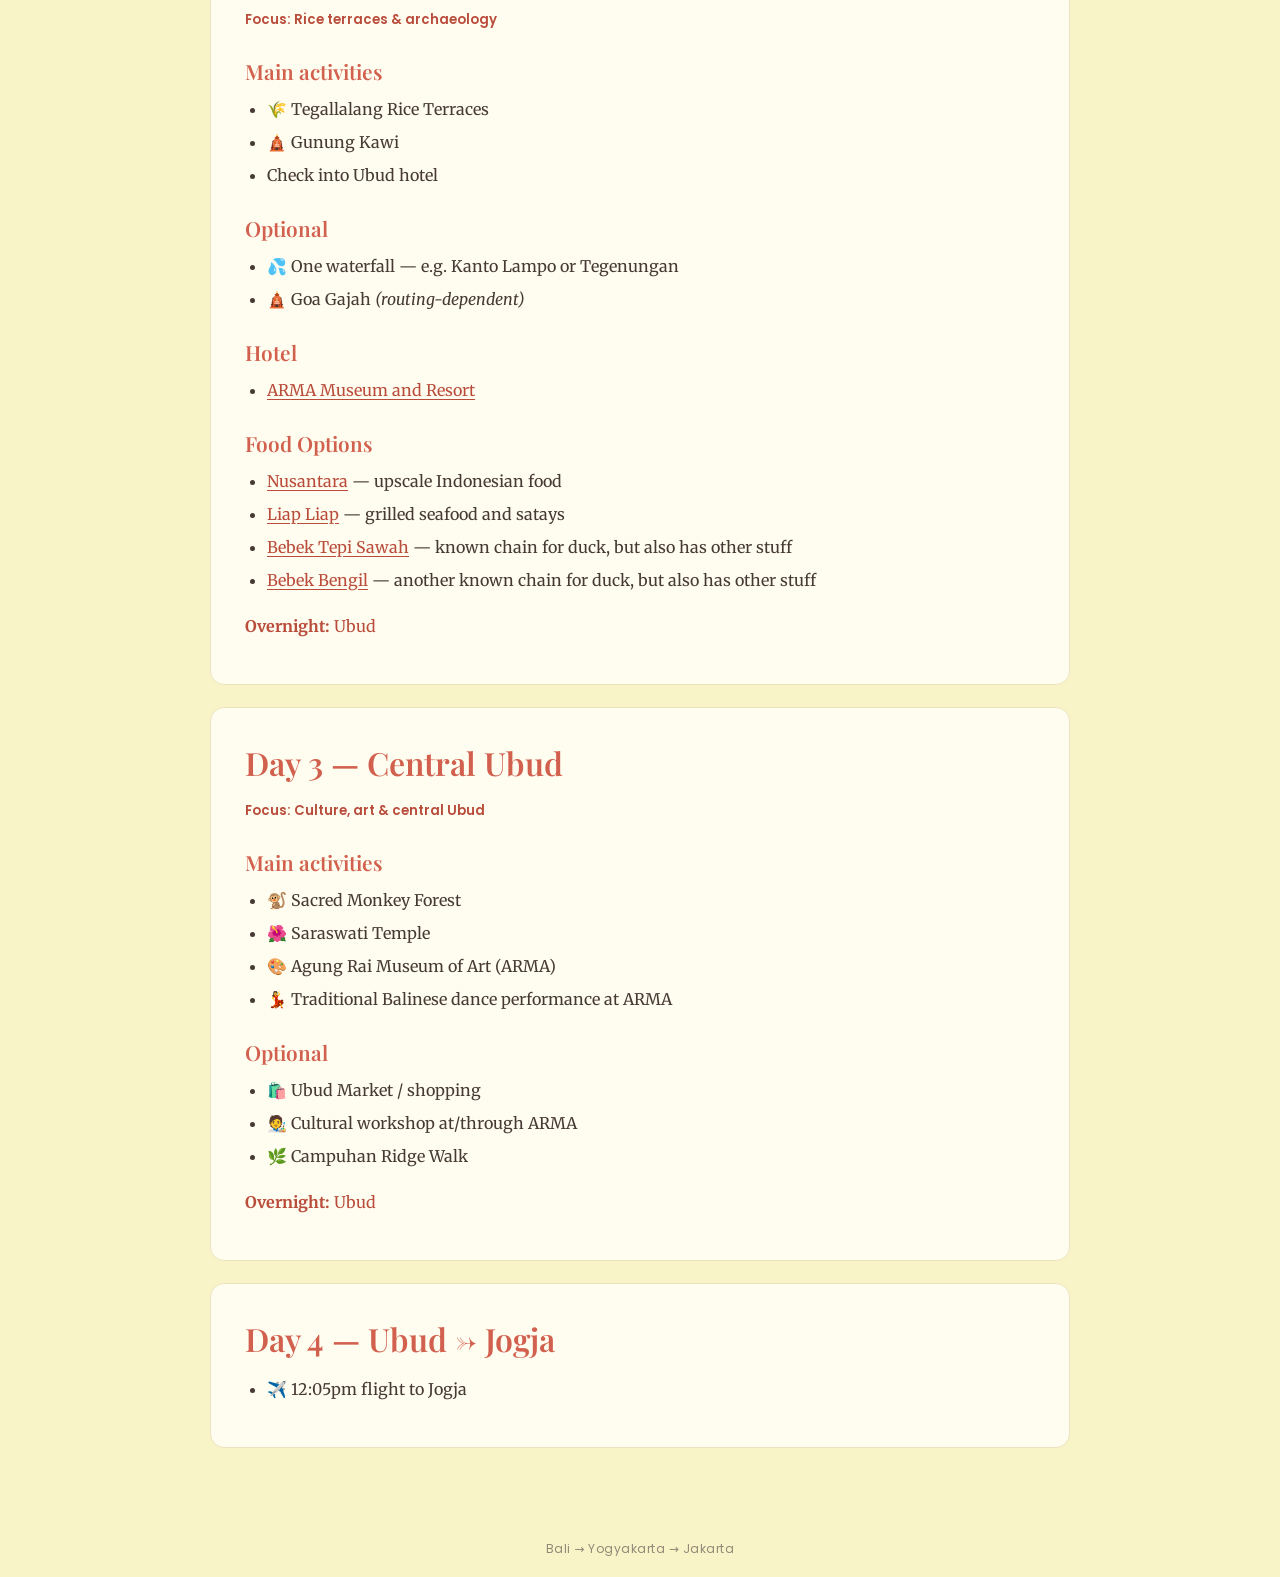
==== commit 35187dea: "Add trip FAQs page Co-authored-by: Copilot <223556219+Copilot@users.noreply.github.com>  Copilot-Ses" ====
--- a/bali.html
+++ b/bali.html
@@ -18,6 +18,7 @@
       <a href="yogyakarta.html">🛕 Yogyakarta</a>
       <a href="jakarta.html">🏙️ Jakarta</a>
       <a href="flight-logistics.html">✈️ Flights</a>
+      <a href="faqs.html">❓ FAQs</a>
     </nav>
   </header>
 
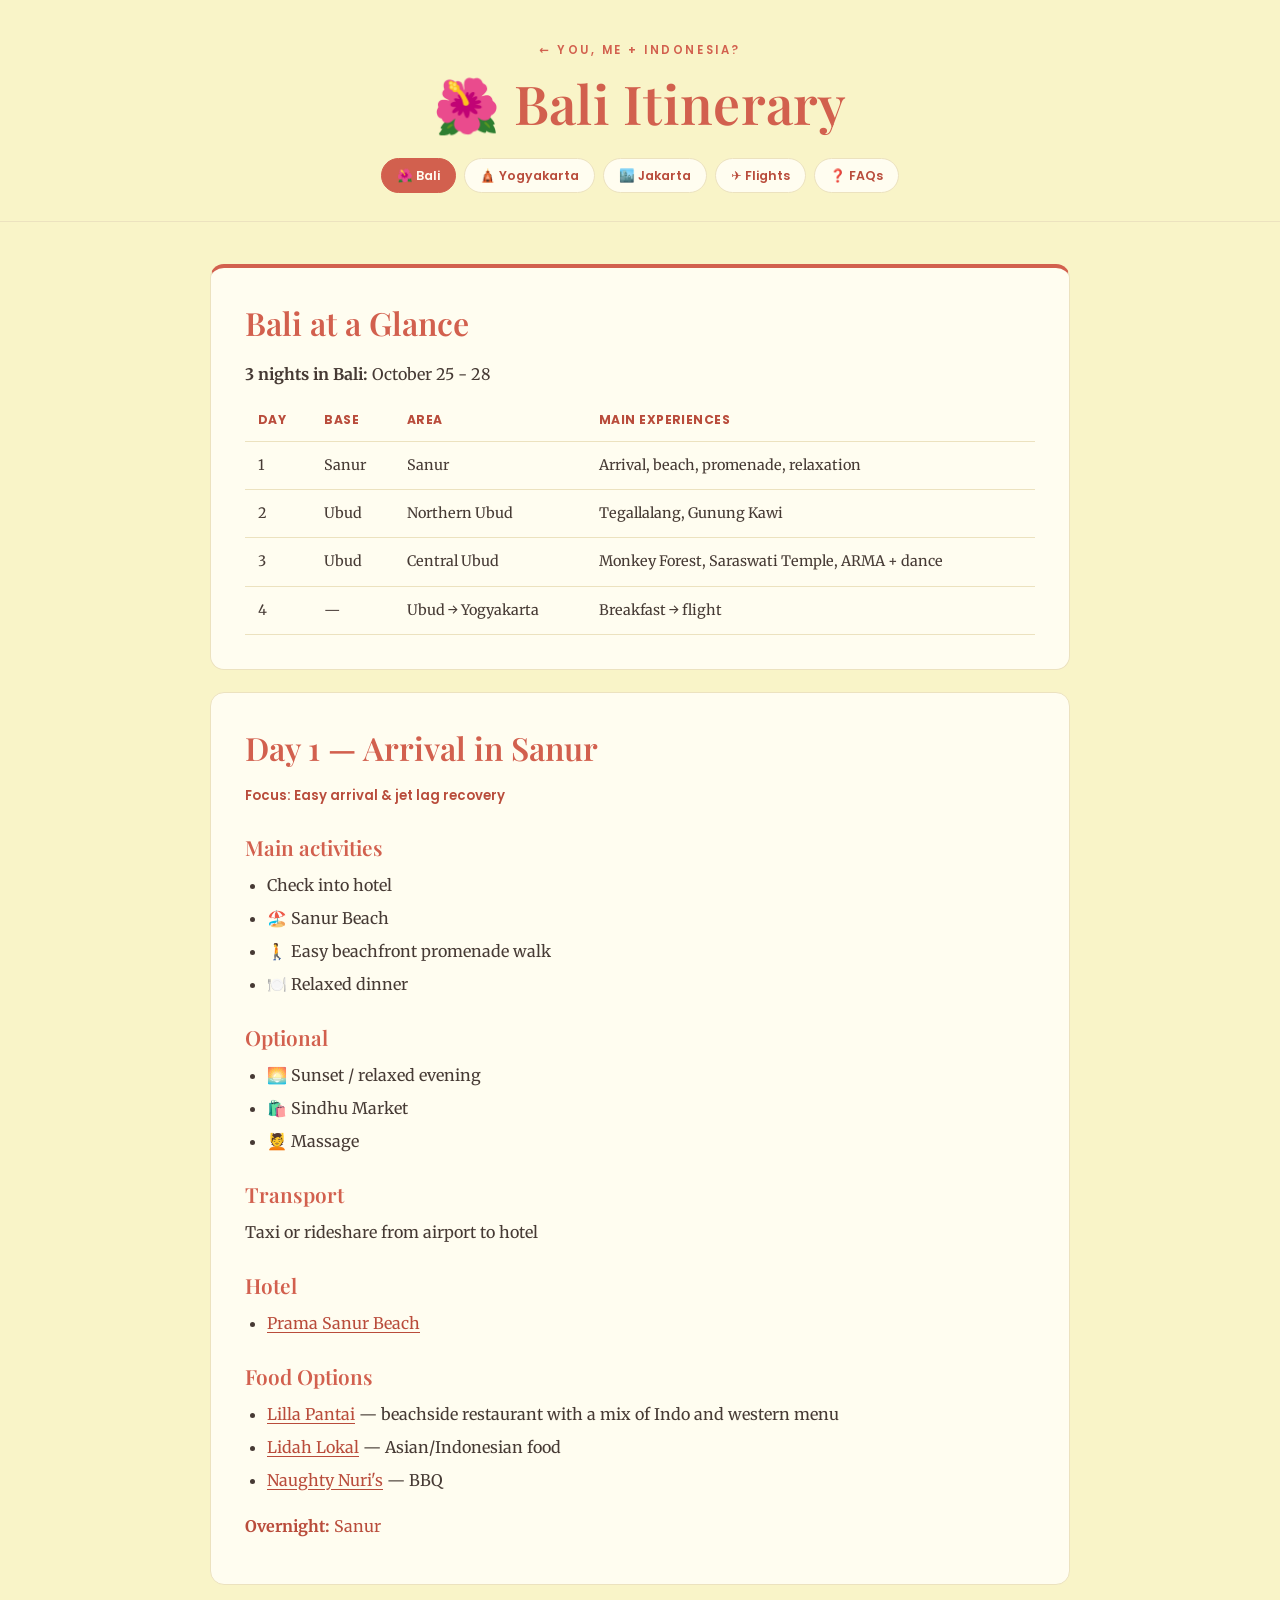
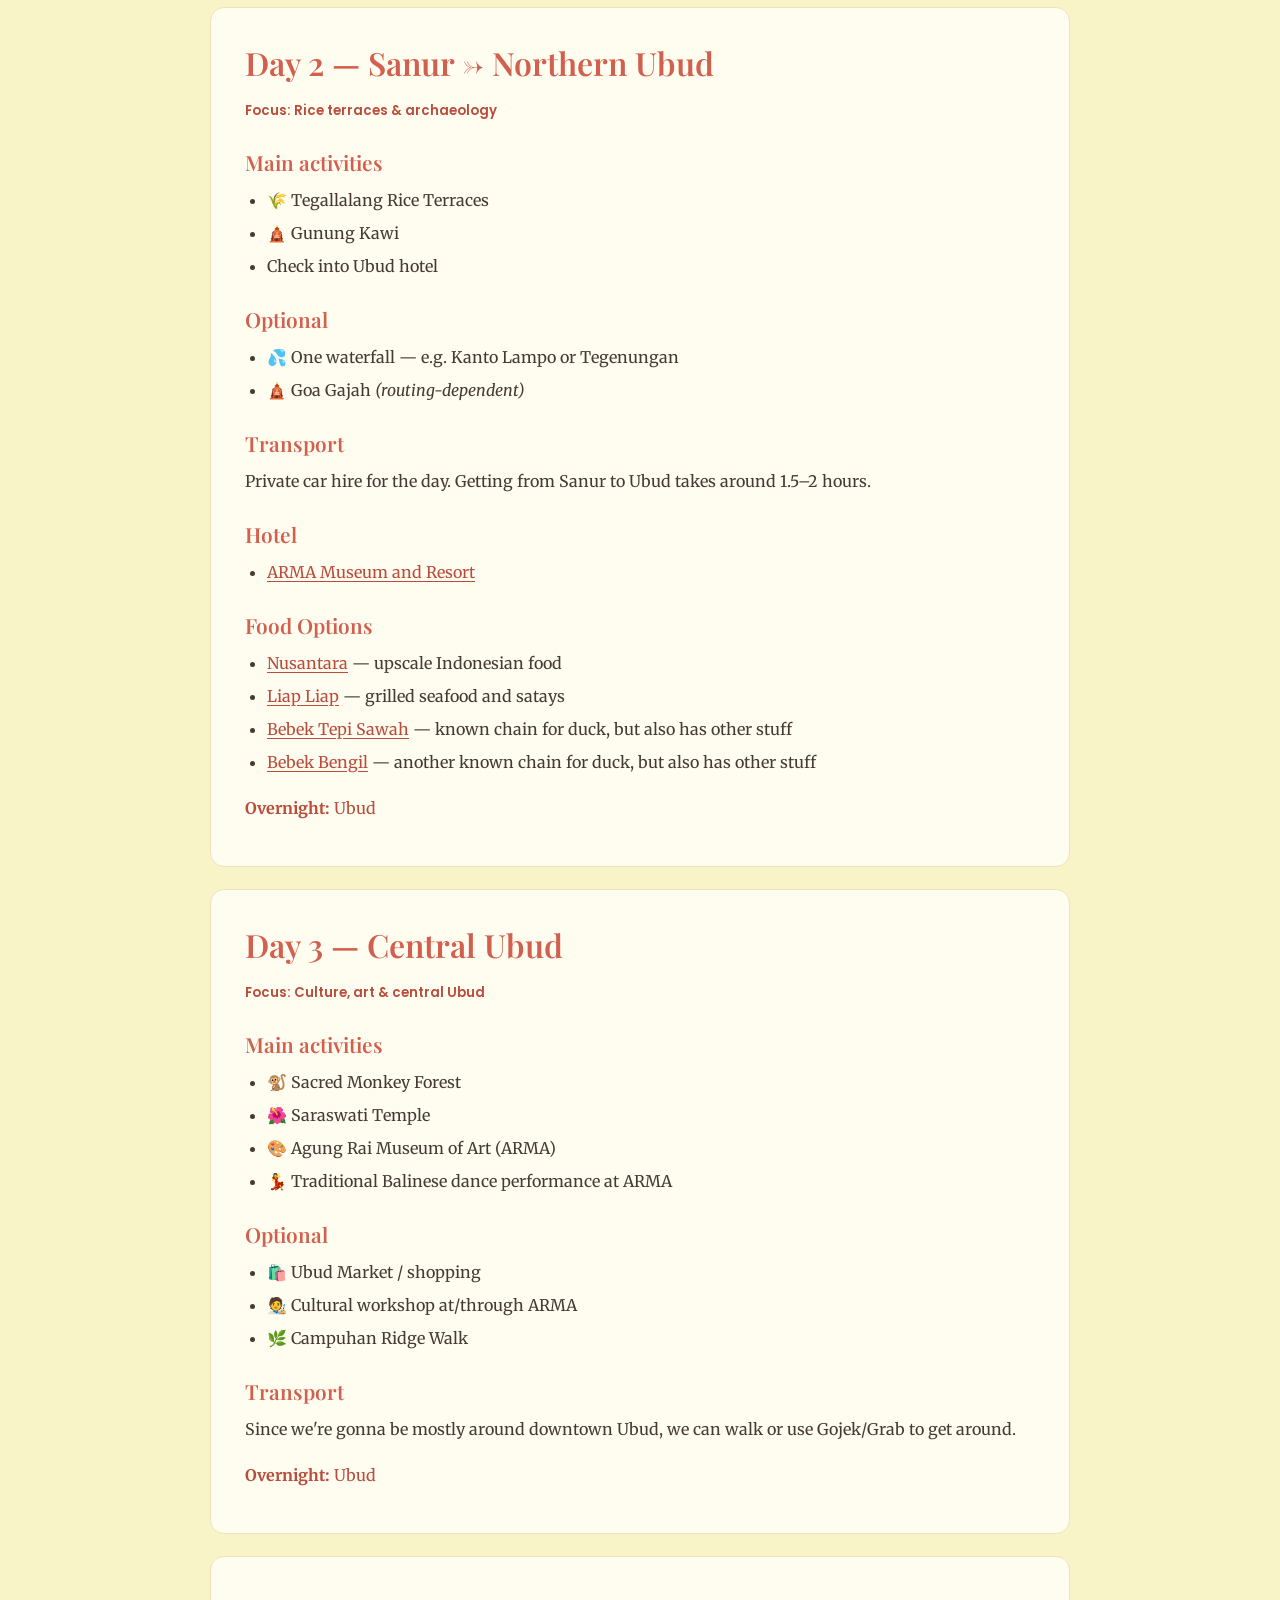
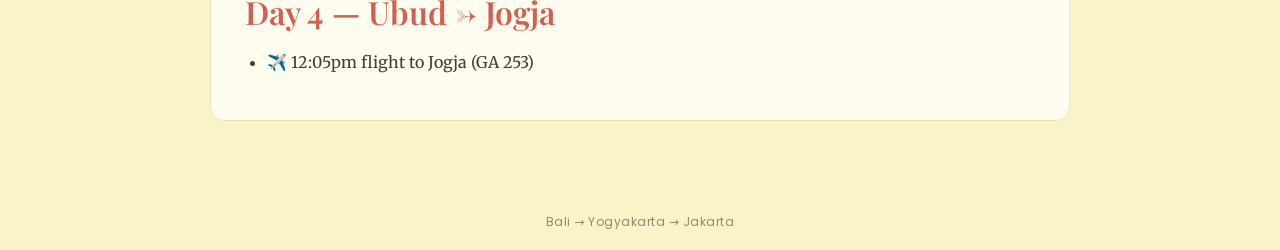
==== commit 28133755: "Sync latest destination logistics Co-authored-by: Copilot <223556219+Copilot@users.noreply.github.co" ====
--- a/bali.html
+++ b/bali.html
@@ -55,6 +55,8 @@
         <li>🛍️ Sindhu Market</li>
         <li>💆 Massage</li>
       </ul>
+      <h3>Transport</h3>
+      <p>Taxi or rideshare from airport to hotel</p>
       <h3>Hotel</h3>
       <ul>
         <li><a href="https://pramahotels.com/hotels/rooms/prama-sanur-beach">Prama Sanur Beach</a></li>
@@ -82,6 +84,8 @@
         <li>💦 One waterfall — e.g. Kanto Lampo or Tegenungan</li>
         <li>🛕 Goa Gajah <em>(routing-dependent)</em></li>
       </ul>
+      <h3>Transport</h3>
+      <p>Private car hire for the day. Getting from Sanur to Ubud takes around 1.5–2 hours.</p>
       <h3>Hotel</h3>
       <ul>
         <li><a href="https://www.armabali.com/resorts/arma-resort-family-villa/">ARMA Museum and Resort</a></li>
@@ -103,12 +107,14 @@
       <ul><li>🐒 Sacred Monkey Forest</li><li>🌺 Saraswati Temple</li><li>🎨 Agung Rai Museum of Art (ARMA)</li><li>💃 Traditional Balinese dance performance at ARMA</li></ul>
       <h3>Optional</h3>
       <ul><li>🛍️ Ubud Market / shopping</li><li>🧑‍🎨 Cultural workshop at/through ARMA</li><li>🌿 Campuhan Ridge Walk</li></ul>
+      <h3>Transport</h3>
+      <p>Since we're gonna be mostly around downtown Ubud, we can walk or use Gojek/Grab to get around.</p>
       <p class="overnight"><strong>Overnight:</strong> Ubud</p>
     </section>
 
     <section class="day-card">
       <h2>Day 4 — Ubud → Jogja</h2>
-      <ul><li>✈️ 12:05pm flight to Jogja</li></ul>
+      <ul><li>✈️ 12:05pm flight to Jogja (GA 253)</li></ul>
     </section>
   </main>
   <footer>Bali → Yogyakarta → Jakarta</footer>
